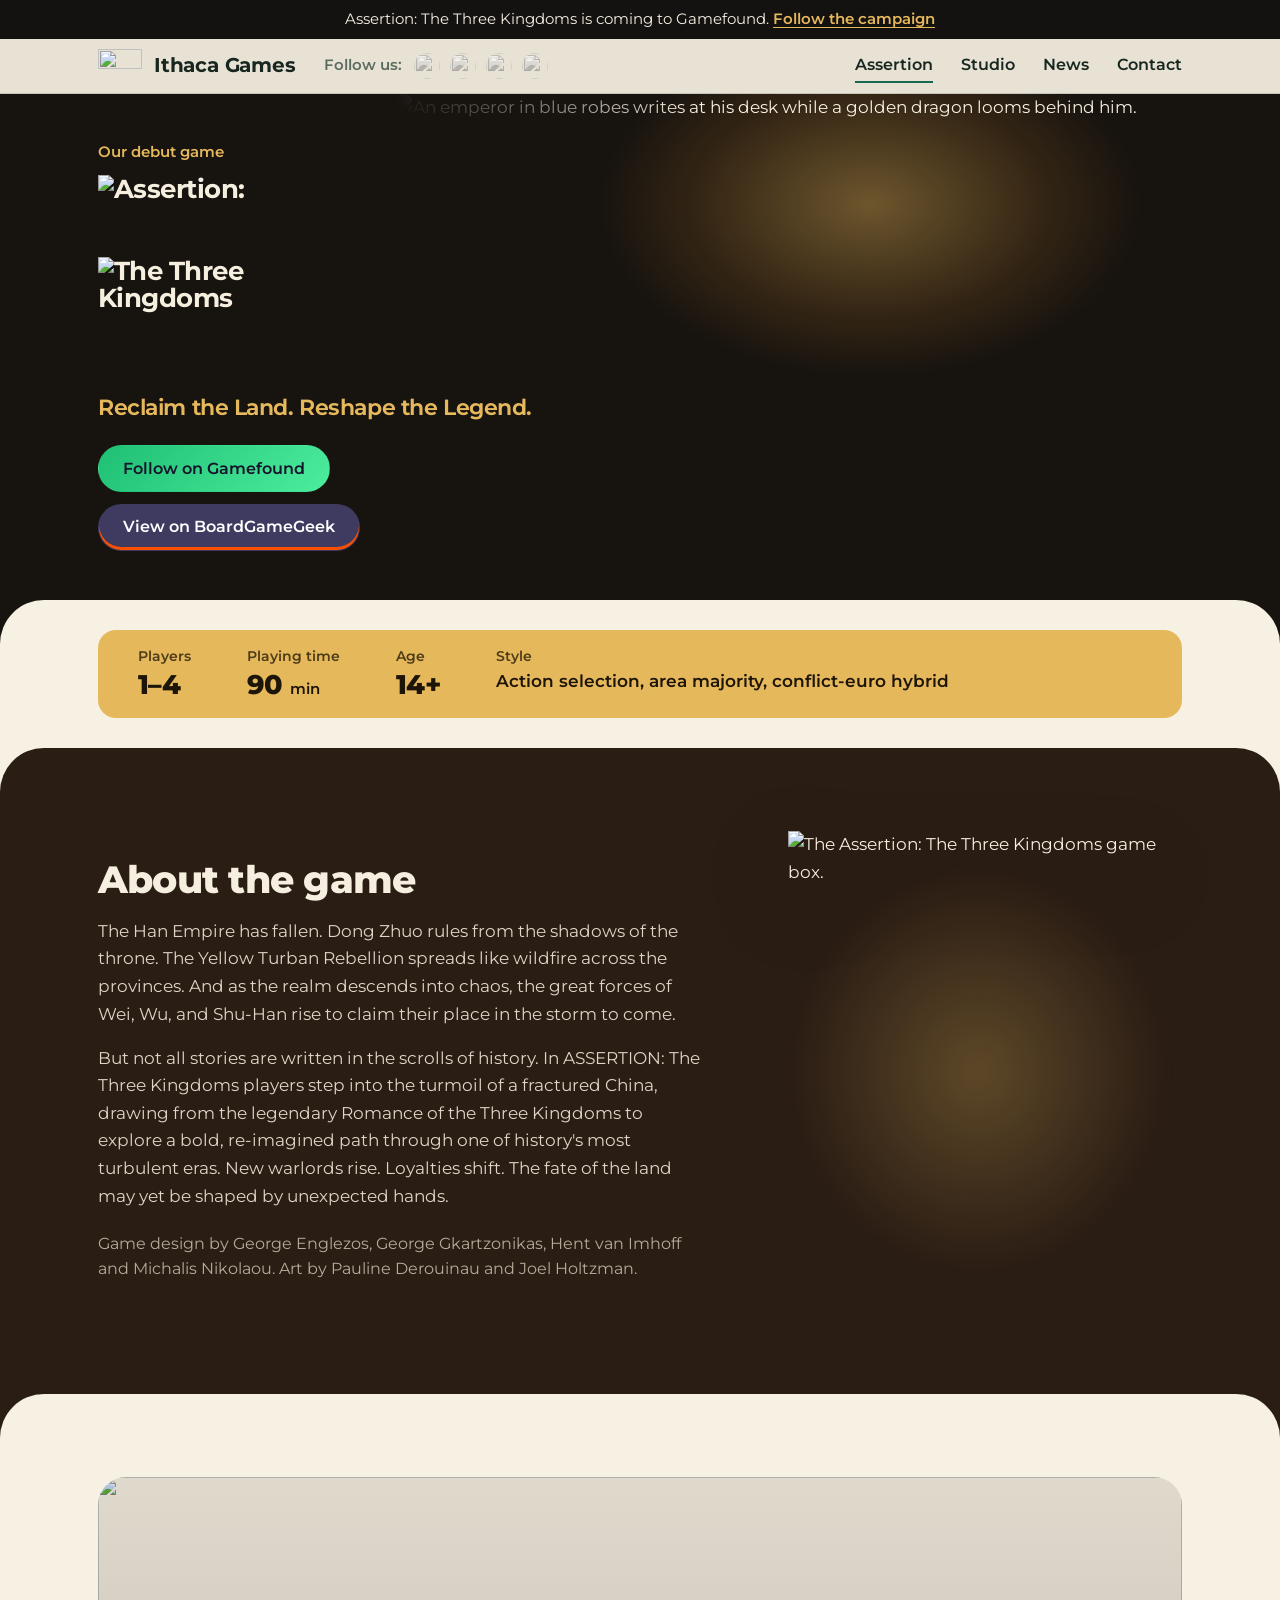
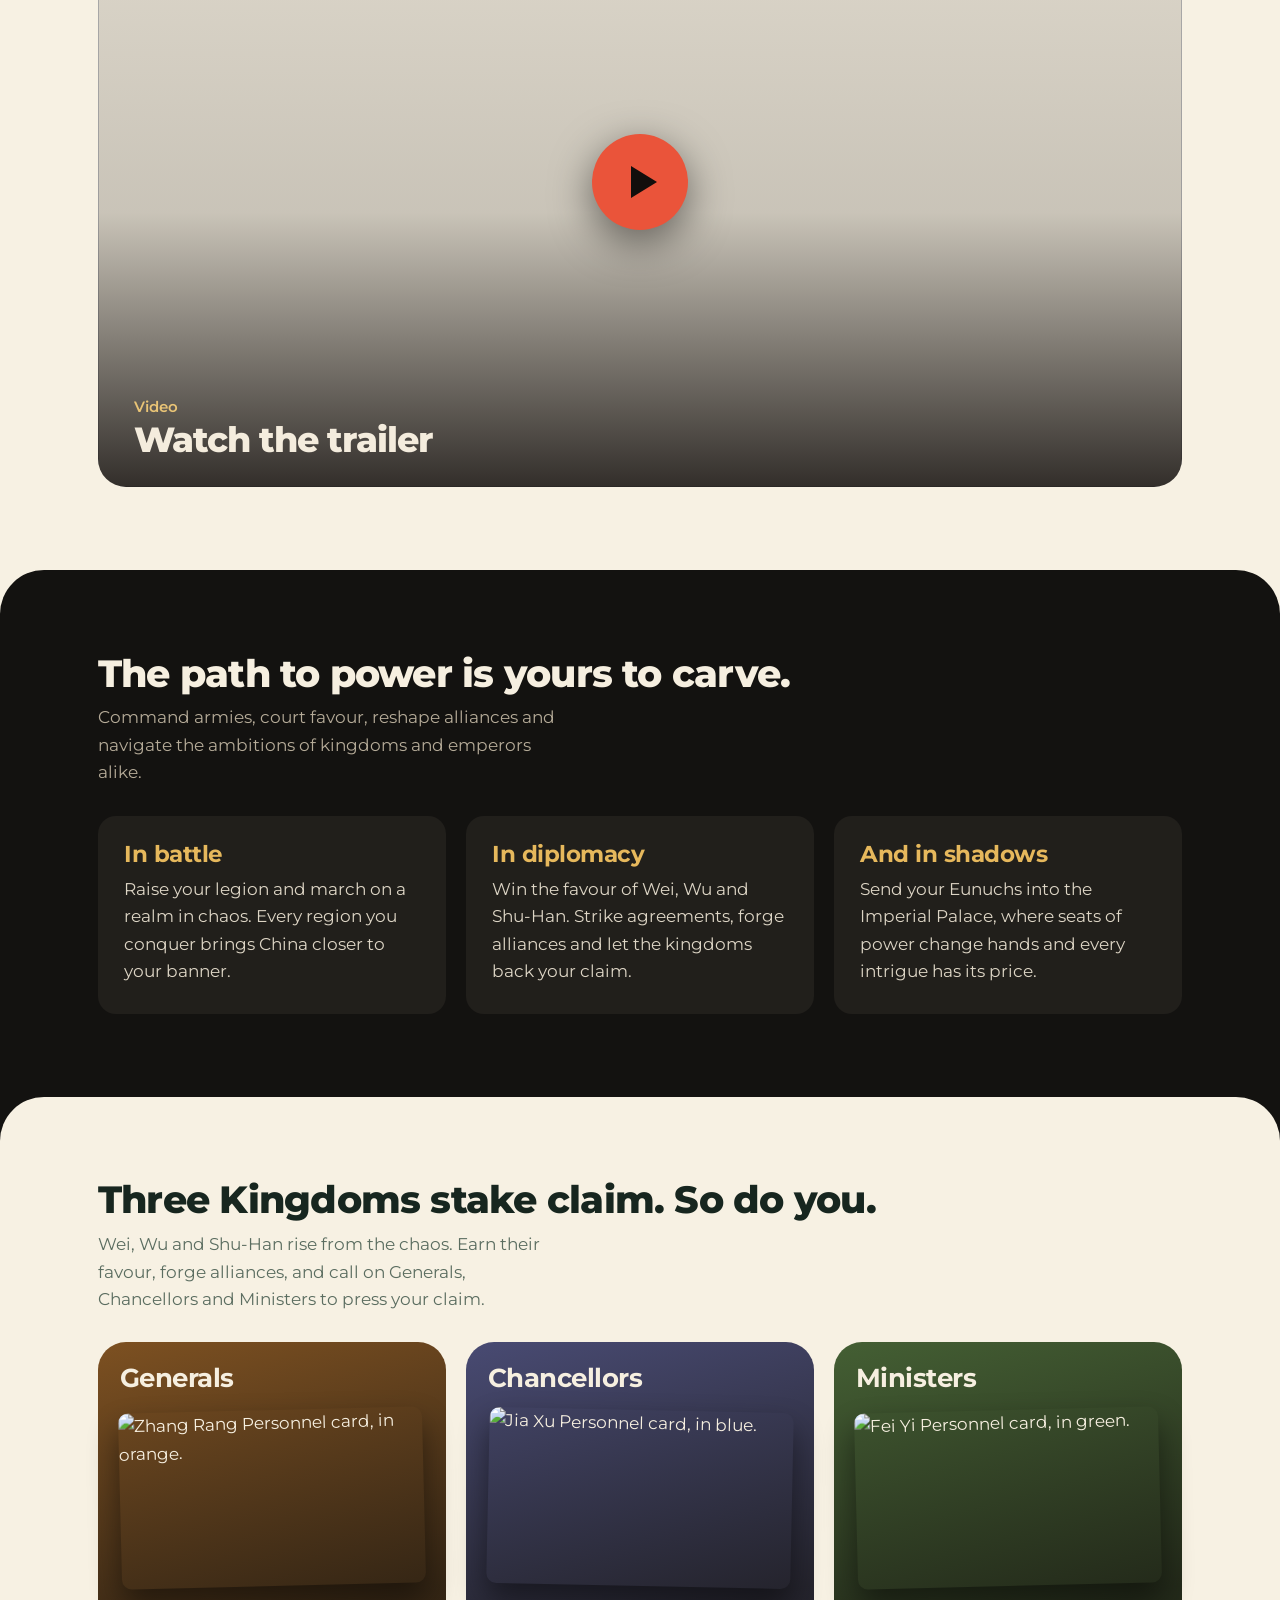
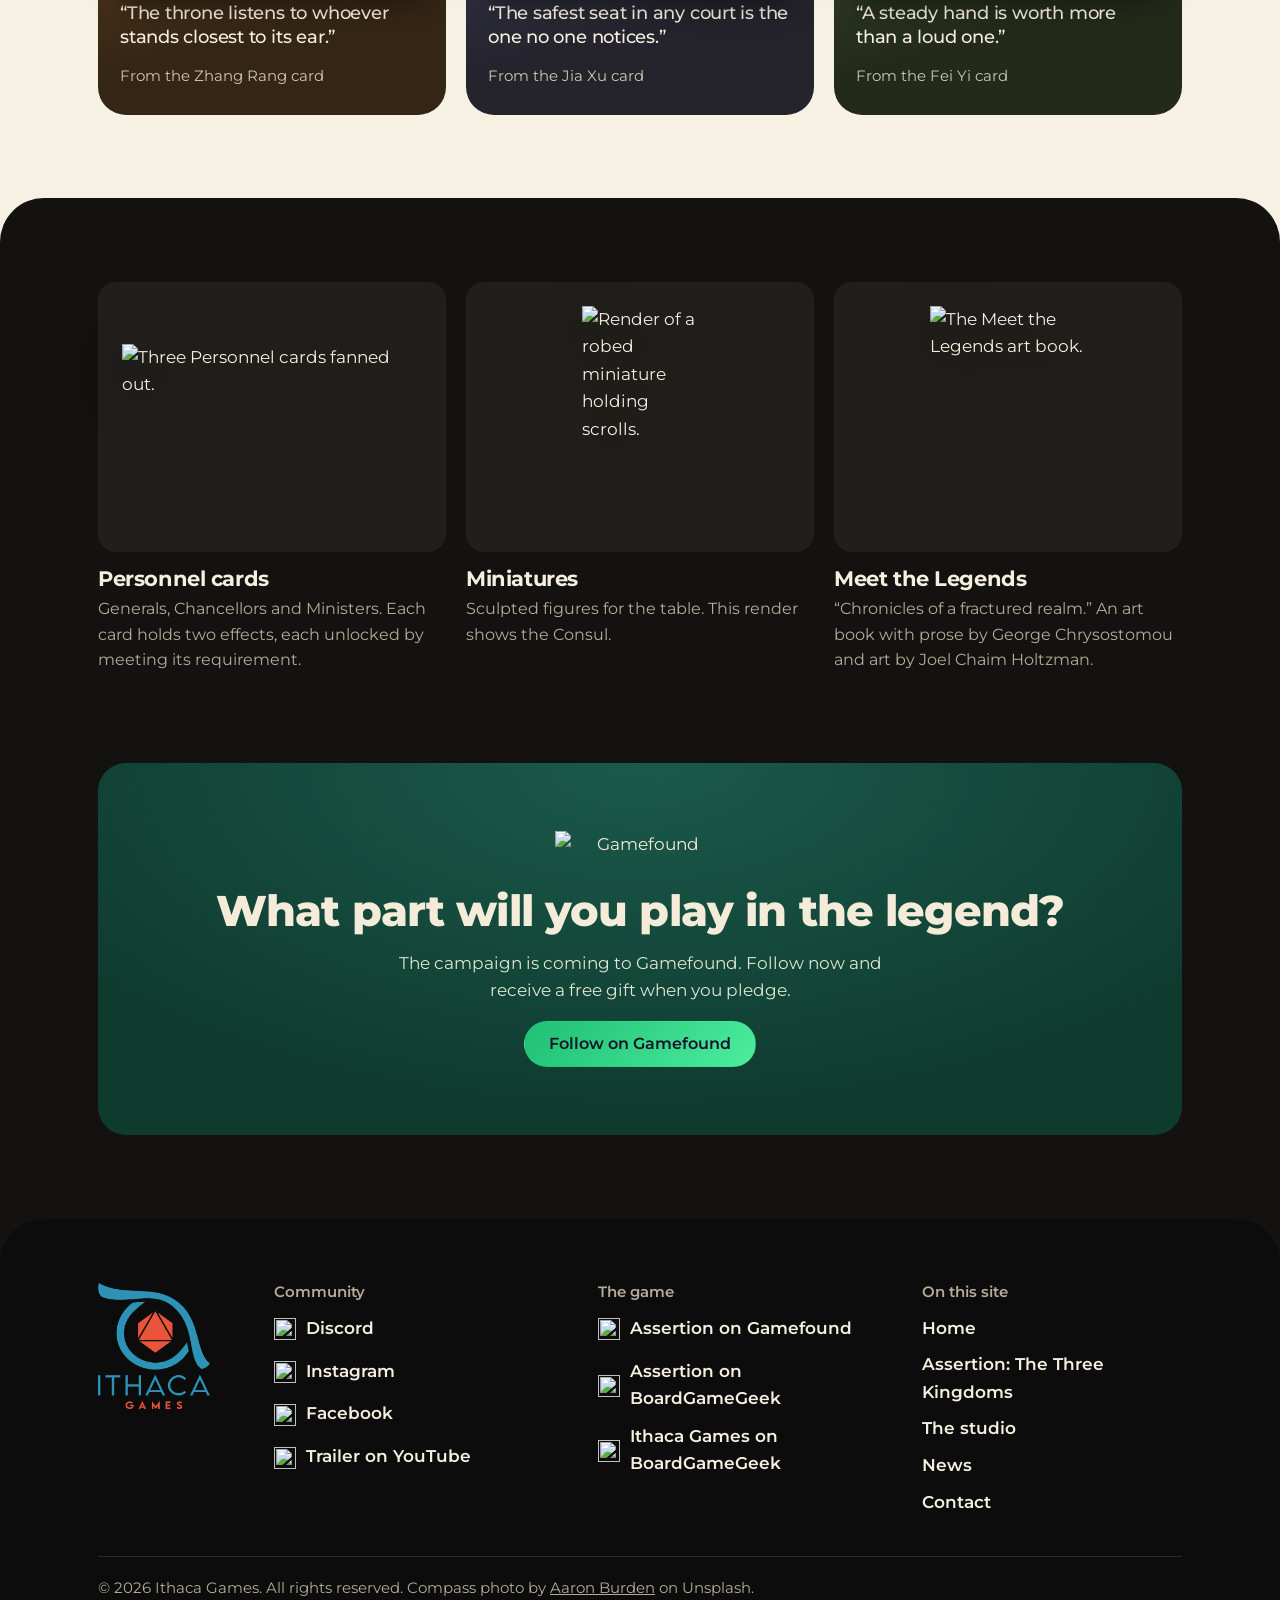
==== assertion.html @ 19048700 "Make the game the hero of the home page The Assertion key art, the title lockup, the tagline and the" ====
<!DOCTYPE html>
<html lang="en">
<head>
<meta charset="utf-8">
<meta name="viewport" content="width=device-width, initial-scale=1">
<title>Assertion: The Three Kingdoms | Ithaca Games</title>
<meta name="description" content="Reclaim the Land. Reshape the Legend. A strategy board game for 1 to 4 players set in the era of the Three Kingdoms, from Ithaca Games.">
<meta property="og:type" content="website">
<meta property="og:title" content="Assertion: The Three Kingdoms | Ithaca Games">
<meta property="og:description" content="Reclaim the Land. Reshape the Legend. A strategy board game for 1 to 4 players set in the era of the Three Kingdoms, from Ithaca Games.">
<meta property="og:url" content="https://ithacagames.com/assertion.html">
<meta property="og:image" content="https://ithacagames.com/images/share.jpg">
<meta name="twitter:card" content="summary_large_image">
<link rel="canonical" href="https://ithacagames.com/assertion.html">
<meta property="og:site_name" content="Ithaca Games">
<link rel="icon" href="favicon.ico" sizes="48x48">
<link rel="icon" type="image/png" sizes="96x96" href="images/favicon-96.png">
<link rel="icon" type="image/png" sizes="192x192" href="images/favicon-192.png">
<link rel="apple-touch-icon" href="images/apple-touch-icon.png">
<link rel="preconnect" href="https://fonts.googleapis.com">
<link rel="preconnect" href="https://fonts.gstatic.com" crossorigin>
<link href="https://fonts.googleapis.com/css2?family=Montserrat:wght@400..800&display=swap" rel="stylesheet">
<link rel="stylesheet" href="styles.css?v=76b3f2643e">
</head>
<body>

<p class="announce"><a href="https://gamefound.com/en/projects/ithaca-board-games/assertion-the-three-kingdoms" rel="noopener">Assertion: The Three Kingdoms is coming to Gamefound. <span>Follow the campaign</span></a></p>

<header class="site-header">
  <div class="wrap">
    <a class="brand" href="index.html" aria-label="Ithaca Games, home">
      <img src="images/ithaca-mark.png" width="396" height="306" alt="">
      <span>Ithaca Games</span>
    </a>
    <div class="follow">
      <span class="follow-label">Follow us:</span>
      <a href="https://www.facebook.com/ithacagames" rel="noopener" aria-label="Ithaca Games on Facebook"><img src="images/icon-facebook.png" width="26" height="26" alt=""></a>
      <a href="https://www.instagram.com/ithaca_games/" rel="noopener" aria-label="Ithaca Games on Instagram"><img src="images/icon-instagram.png" width="26" height="26" alt=""></a>
      <a href="https://discord.gg/Nz86ueANm" rel="noopener" aria-label="Ithaca Games on Discord"><img src="images/icon-discord.png" width="26" height="26" alt=""></a>
      <a href="https://gamefound.com/en/creators/ithaca-board-games" rel="noopener" aria-label="Ithaca Games on Gamefound"><img src="images/icon-gamefound.png" width="26" height="26" alt=""></a>
    </div>
    <nav class="site-nav" aria-label="Main">
      <ul>
        <li><a href="assertion.html" aria-current="page">Assertion</a></li>
        <li><a href="studio.html">Studio</a></li>
        <li><a href="news.html">News</a></li>
        <li><a href="contact.html">Contact</a></li>
      </ul>
    </nav>
  </div>
</header>

<main id="top">

  <section class="hero" id="assertion">
    <div class="hero-art">
      <img src="images/game-art-2000.jpg" srcset="images/game-art-1000.jpg 1000w, images/game-art-2000.jpg 2000w" sizes="(max-width:860px) 135vw, 80vw" width="2000" height="1162" fetchpriority="high" alt="An emperor in blue robes writes at his desk while a golden dragon looms behind him.">
    </div>
    <div class="wrap">
      <div class="hero-copy">
        <p class="eyebrow">Our debut game</p>
        <h1 class="lockup">
          <img class="word" src="images/logo-assertion.webp" width="1400" height="228" alt="Assertion:">
          <img class="sub" src="images/logo-three-kingdoms.webp" width="900" height="430" alt="The Three Kingdoms">
        </h1>
        <p class="tagline">Reclaim the Land. Reshape the Legend.</p>
        <div class="actions">
          <a class="btn btn-gamefound" href="https://gamefound.com/en/projects/ithaca-board-games/assertion-the-three-kingdoms" rel="noopener">Follow on Gamefound</a>
          <a class="btn btn-bgg" href="https://boardgamegeek.com/boardgame/416691/assertion-the-three-kingdoms" rel="noopener">View on BoardGameGeek</a>
        </div>
      </div>
    </div>
  </section>

  <section class="section game band-light specs-band">
    <div class="wrap">
      <dl class="specs">
        <div><dt>Players</dt><dd>1–4</dd></div>
        <div><dt>Playing time</dt><dd>90 <small>min</small></dd></div>
        <div><dt>Age</dt><dd>14+</dd></div>
        <div class="wide"><dt>Style</dt><dd>Action selection, area majority, conflict-euro hybrid</dd></div>
      </dl>

    </div>
  </section>

  <section class="section game band-coffee">
    <div class="wrap">
      <div class="game-grid">
        <div class="copy">
          <h3>About the game</h3>
          <p>The Han Empire has fallen. Dong Zhuo rules from the shadows of the throne. The Yellow Turban Rebellion spreads like wildfire across the provinces. And as the realm descends into chaos, the great forces of Wei, Wu, and Shu-Han rise to claim their place in the storm to come.</p>
          <p>But not all stories are written in the scrolls of history. In ASSERTION: The Three Kingdoms players step into the turmoil of a fractured China, drawing from the legendary Romance of the Three Kingdoms to explore a bold, re-imagined path through one of history's most turbulent eras. New warlords rise. Loyalties shift. The fate of the land may yet be shaped by unexpected hands.</p>
          <p class="credits">Game design by George Englezos, George Gkartzonikas, Hent van Imhoff and Michalis Nikolaou. Art by Pauline Derouinau and Joel Holtzman.</p>
        </div>
        <figure class="boxshot">
          <img src="images/box-facing-left.webp" width="887" height="1120" loading="lazy" alt="The Assertion: The Three Kingdoms game box.">
        </figure>
      </div>

    </div>
  </section>

  <section class="section game band-light">
    <div class="wrap">
      <figure class="trailer" id="trailer">
        <a class="trailer-link" href="https://www.youtube.com/watch?v=EL9j1pClkqw" rel="noopener" data-video="EL9j1pClkqw">
          <img src="images/trailer-poster.jpg" width="1280" height="720" loading="lazy" alt="">
          <span class="play" aria-hidden="true"></span>
          <span class="trailer-label"><span class="eyebrow">Video</span><strong>Watch the trailer</strong></span>
        </a>
      </figure>

    </div>
  </section>

  <section class="section game">
    <div class="wrap">
      <div class="paths-head">
        <h3>The path to power is yours to carve.</h3>
        <p>Command armies, court favour, reshape alliances and navigate the ambitions of kingdoms and emperors alike.</p>
      </div>
      <ul class="paths">
        <li><h4>In battle</h4><p>Raise your legion and march on a realm in chaos. Every region you conquer brings China closer to your banner.</p></li>
        <li><h4>In diplomacy</h4><p>Win the favour of Wei, Wu and Shu-Han. Strike agreements, forge alliances and let the kingdoms back your claim.</p></li>
        <li><h4>And in shadows</h4><p>Send your Eunuchs into the Imperial Palace, where seats of power change hands and every intrigue has its price.</p></li>
      </ul>

    </div>
  </section>

  <section class="section game band-light">
    <div class="wrap">
      <div class="kingdoms-head">
        <h3>Three Kingdoms stake claim. So do you.</h3>
        <p>Wei, Wu and Shu-Han rise from the chaos. Earn their favour, forge alliances, and call on Generals, Chancellors and Ministers to press your claim.</p>
      </div>
      <ul class="kingdoms">
        <li class="kingdom" style="--k:var(--wei)">
          <header><h4>Generals</h4></header>
          <figure>
            <img src="images/card-wei.webp" width="960" height="555" loading="lazy" alt="Zhang Rang Personnel card, in orange.">
            <blockquote>“The throne listens to whoever stands closest to its ear.”</blockquote>
            <figcaption>From the Zhang Rang card</figcaption>
          </figure>
        </li>
        <li class="kingdom" style="--k:var(--wu)">
          <header><h4>Chancellors</h4></header>
          <figure>
            <img src="images/card-wu.webp" width="960" height="555" loading="lazy" alt="Jia Xu Personnel card, in blue.">
            <blockquote>“The safest seat in any court is the one no one notices.”</blockquote>
            <figcaption>From the Jia Xu card</figcaption>
          </figure>
        </li>
        <li class="kingdom" style="--k:var(--shu)">
          <header><h4>Ministers</h4></header>
          <figure>
            <img src="images/card-shu.webp" width="960" height="555" loading="lazy" alt="Fei Yi Personnel card, in green.">
            <blockquote>“A steady hand is worth more than a loud one.”</blockquote>
            <figcaption>From the Fei Yi card</figcaption>
          </figure>
        </li>
      </ul>

    </div>
  </section>

  <section class="section game">
    <div class="wrap">
      <ul class="parts">
        <li class="part">
          <div class="shot"><img src="images/cards-fan.webp" width="1000" height="487" loading="lazy" alt="Three Personnel cards fanned out."></div>
          <h4>Personnel cards</h4>
          <p>Generals, Chancellors and Ministers. Each card holds two effects, each unlocked by meeting its requirement.</p>
        </li>
        <li class="part">
          <div class="shot"><img src="images/miniature.webp" width="473" height="900" loading="lazy" alt="Render of a robed miniature holding scrolls."></div>
          <h4>Miniatures</h4>
          <p>Sculpted figures for the table. This render shows the Consul.</p>
        </li>
        <li class="part">
          <div class="shot"><img src="images/artbook.webp" width="636" height="900" loading="lazy" alt="The Meet the Legends art book."></div>
          <h4>Meet the Legends</h4>
          <p>“Chronicles of a fractured realm.” An art book with prose by George Chrysostomou and art by Joel Chaim Holtzman.</p>
        </li>
      </ul>


      <aside class="plaque" aria-labelledby="follow-title">
        <div class="plaque-inner">
          <img src="images/gamefound.webp" width="520" height="125" loading="lazy" alt="Gamefound">
          <h3 id="follow-title">What part will you play in the legend?</h3>
          <p>The campaign is coming to Gamefound. Follow now and receive a free gift when you pledge.</p>
          <a class="btn btn-gamefound" href="https://gamefound.com/en/projects/ithaca-board-games/assertion-the-three-kingdoms" rel="noopener">Follow on Gamefound</a>
        </div>
      </aside>
    </div>
  </section>

</main>

<footer class="site-footer">
  <div class="wrap">
    <div class="cols">
      <img class="logo" src="images/ithaca-logo.png" width="396" height="445" loading="lazy" alt="Ithaca Games">
      <div>
        <h2>Community</h2>
        <ul>
          <li><a class="with-ico" href="https://discord.gg/Nz86ueANm" rel="noopener"><img src="images/icon-discord.png" width="22" height="22" loading="lazy" alt=""><span>Discord</span></a></li>
          <li><a class="with-ico" href="https://www.instagram.com/ithaca_games/" rel="noopener"><img src="images/icon-instagram.png" width="22" height="22" loading="lazy" alt=""><span>Instagram</span></a></li>
          <li><a class="with-ico" href="https://www.facebook.com/ithacagames" rel="noopener"><img src="images/icon-facebook.png" width="22" height="22" loading="lazy" alt=""><span>Facebook</span></a></li>
          <li><a class="with-ico" href="https://www.youtube.com/watch?v=EL9j1pClkqw" rel="noopener"><img src="images/icon-youtube.png" width="22" height="22" loading="lazy" alt=""><span>Trailer on YouTube</span></a></li>
        </ul>
      </div>
      <div>
        <h2>The game</h2>
        <ul>
          <li><a class="with-ico" href="https://gamefound.com/en/projects/ithaca-board-games/assertion-the-three-kingdoms" rel="noopener"><img src="images/icon-gamefound.png" width="22" height="22" loading="lazy" alt=""><span>Assertion on Gamefound</span></a></li>
          <li><a class="with-ico" href="https://boardgamegeek.com/boardgame/416691/assertion-the-three-kingdoms" rel="noopener"><img src="images/icon-bgg.png" width="22" height="22" loading="lazy" alt=""><span>Assertion on BoardGameGeek</span></a></li>
          <li><a class="with-ico" href="https://boardgamegeek.com/boardgamepublisher/56194/ithaca-games" rel="noopener"><img src="images/icon-bgg.png" width="22" height="22" loading="lazy" alt=""><span>Ithaca Games on BoardGameGeek</span></a></li>
        </ul>
      </div>
      <div>
        <h2>On this site</h2>
        <ul>
          <li><a href="index.html">Home</a></li>
          <li><a href="assertion.html">Assertion: The Three Kingdoms</a></li>
          <li><a href="studio.html">The studio</a></li>
          <li><a href="news.html">News</a></li>
          <li><a href="contact.html">Contact</a></li>
        </ul>
      </div>
    </div>
    <p class="legal">© <span id="year">2026</span> Ithaca Games. All rights reserved. Compass photo by <a href="https://unsplash.com/photos/shallow-focus-photo-of-compass-NXt5PrOb_7U" rel="noopener">Aaron Burden</a> on Unsplash.</p>
  </div>
</footer>

<script src="site.js?v=3748a14f91"></script>
</body>
</html>
---- styles.css ----
/* Ithaca Games.
   Layout: art-led bands stacked as rounded sheets; content in rounded tiles and cards; pill buttons.
   Colour is flat (no textures): paper, ink, table green and brass, with coral for the main action.
   Every band restates the surface tokens (--bg, --text, --copy, --muted, --accent, --link, --line),
   and components only ever read those tokens. Font: Montserrat (Google Fonts), a free stand-in for Proxima Nova. */

:root{
  /* palette */
  --paper:#f7f1e3;
  --card:#fffaf0;
  --ink:#131210;
  --tile:#211f1b;
  --green:#0f3b2f;
  --green-card:#15493b;
  --night:#0b0c0b;
  --brass:#e6b85c;
  --coral:#ea543a;
  --wei:#e58e33;
  --wu:#7c82d6;
  --shu:#73ab58;

  /* surface tokens: the default surface is paper */
  --bg:var(--paper);
  --text:#17261f;
  --copy:#31443a;
  --muted:#5b6d60;
  --accent:#176a50;
  --link:#176a50;
  --line:rgba(23,38,31,.16);
  --ghost-line:rgba(23,38,31,.42);
  --primary:#ea543a;
  --primary-hover:#f2684f;
  --on-primary:#1c0b06;

  /* type */
  --display:"Montserrat","Avenir Next","Segoe UI",system-ui,sans-serif;
  --body:"Montserrat","Avenir Next","Segoe UI",system-ui,sans-serif;

  /* shape and rhythm */
  --r-sheet:clamp(26px,4vw,44px);
  --r-lg:clamp(20px,2.4vw,28px);
  --r-md:18px;
  --gutter:clamp(18px,4vw,48px);
  --max:1180px;
  --pad:clamp(56px,8vw,104px);
  color-scheme:light;
}

/* dark surfaces */
.announce,.hero,.game,.site-footer{
  --bg:var(--ink); --text:#f6efe0; --copy:#ddd5c5; --muted:#b5ab98; --accent:var(--brass); --link:#8fd6c4;
  --line:rgba(246,239,224,.14); --ghost-line:rgba(246,239,224,.5);
}
/* green surfaces */
.news,.plaque,.contact{
  --bg:var(--green); --text:#f4ecd8; --copy:#dfe5d3; --muted:#a7bfab; --accent:var(--brass); --link:#8fd6c4;
  --line:rgba(230,184,92,.24); --ghost-line:rgba(230,184,92,.6);
}
/* brass surface */
.specs{
  --bg:var(--brass); --text:#1d1508; --copy:#33270f; --muted:#4d3c18; --accent:#1d1508; --link:#1d1508;
  --line:rgba(29,21,8,.22);
}

*,*::before,*::after{box-sizing:border-box}
html{scroll-behavior:smooth;-webkit-text-size-adjust:100%}
body{margin:0;background:var(--night);color:var(--text);font:400 1.0625rem/1.62 var(--body)}
img{max-width:100%;height:auto;display:block}
a{color:var(--link)}
p{margin:0}
h1,h2,h3,h4{font-family:var(--display);font-weight:700;line-height:1.06;letter-spacing:-.02em;margin:0;text-wrap:balance}
:focus-visible{outline:2px solid var(--accent);outline-offset:3px}
.wrap{max-width:var(--max);margin-inline:auto;padding-inline:var(--gutter)}
.eyebrow{font:600 .95rem/1.2 var(--body);letter-spacing:0;color:var(--accent)}
.title{font-size:clamp(2rem,4vw,3.25rem);font-weight:800;margin-top:12px}

/* Buttons */
.btn{display:inline-flex;align-items:center;justify-content:center;padding:.9em 1.5em;font:600 1rem/1 var(--body);text-decoration:none;border:1px solid transparent;border-radius:999px;transition:transform .2s,background-color .2s,border-color .2s,filter .2s}
.btn-primary{background:var(--primary);color:var(--on-primary)}
.btn-primary:hover{background:var(--primary-hover);transform:translateY(-2px)}
.btn-ghost{border-color:var(--ghost-line);color:var(--text)}
.btn-ghost:hover{border-color:var(--accent);background:color-mix(in srgb,var(--accent) 12%,transparent)}
.btn-gamefound{background:linear-gradient(135deg,#1fbf74,#4ded9e);color:#15142b}
.btn-gamefound:hover{filter:brightness(1.08);transform:translateY(-2px)}
.btn-bgg{background:#3f3b60;color:#fff;box-shadow:inset 0 -3px 0 #fc5000}
.btn-bgg:hover{background:#4c4775;transform:translateY(-2px)}
.btn-discord{background:#4459b3;color:#fff}
.btn-facebook{background:linear-gradient(180deg,#0d8ef4,#0065e6);color:#fff}
.btn-instagram{background:linear-gradient(45deg,#feaf48 -25%,#e4485f 22%,#da3582 52%,#994cc1 88%);color:#fff}
.btn-discord:hover,.btn-facebook:hover,.btn-instagram:hover{filter:brightness(1.1);transform:translateY(-2px)}
.actions{display:flex;flex-wrap:wrap;gap:12px;margin-top:1.8rem}

/* Announcement bar */
.announce{margin:0;padding:9px var(--gutter);background:var(--bg);color:var(--text);text-align:center;font-size:.95rem;line-height:1.35}
.announce a{color:inherit;text-decoration:none}
.announce a span{color:var(--accent);font-weight:600;text-decoration:underline;text-underline-offset:3px}
.announce a:hover span{color:var(--text)}

/* Header */
.site-header{position:sticky;top:0;z-index:20;background:rgba(247,241,227,.94);color:var(--text);-webkit-backdrop-filter:blur(10px);backdrop-filter:blur(10px);border-bottom:1px solid var(--line)}
.site-header .wrap{display:flex;flex-wrap:wrap;align-items:center;justify-content:space-between;gap:8px 28px;padding-block:10px}
.brand{display:flex;align-items:center;gap:12px;text-decoration:none;color:var(--text)}
.brand img{width:44px}
.brand span{font:700 1.22rem/1 var(--display);letter-spacing:-.01em}
/* Follow us: small round social marks beside the brand, grey until pointed at */
.follow{display:flex;align-items:center;gap:10px;margin-right:auto}
.follow-label{margin-right:2px;font:600 .92rem/1 var(--body);color:var(--muted)}
.follow a{display:block;border-radius:50%;line-height:0}
.follow img{width:26px;height:26px;border-radius:50%;filter:grayscale(1);opacity:.6;transition:filter .2s,opacity .2s}
.follow a:hover img,.follow a:focus-visible img{filter:none;opacity:1}
.site-nav ul{display:flex;flex-wrap:wrap;align-items:center;gap:4px 28px;list-style:none;margin:0;padding:0}
.site-nav a:not(.btn){display:block;padding:8px 0;color:var(--text);text-decoration:none;font:600 1rem/1 var(--body);border-bottom:2px solid transparent}
.site-nav a:not(.btn):hover,.site-nav a[aria-current="page"]{border-color:var(--accent)}
.site-nav .btn{padding:.8em 1.2em;font-size:.95rem}

/* Bands: each one is a sheet whose rounded top lies over the band before it */
main > section{position:relative;padding-block:var(--pad) calc(var(--pad) + var(--r-sheet));background:var(--bg);color:var(--text);scroll-margin-top:72px}
main > section + section{margin-top:calc(var(--r-sheet) * -1);border-radius:var(--r-sheet) var(--r-sheet) 0 0}

/* Hero: the game itself. Its key art runs off the right of the band and fades into the dark on the left,
   where the title, the tagline and the two ways to follow it sit. */
main > .hero{padding:0;overflow:hidden;isolation:isolate;--bg:#17130f}
.hero-art{position:absolute;z-index:-1;top:0;left:68%;height:100%;aspect-ratio:2000/1162;transform:translateX(-50%)}
.hero-art img{width:100%;height:100%;max-width:none;object-fit:cover;-webkit-mask-image:linear-gradient(90deg,transparent 0,#000 32%,#000 86%,transparent 100%);mask-image:linear-gradient(90deg,transparent 0,#000 32%,#000 86%,transparent 100%)}
.hero .wrap{display:flex;align-items:center;min-height:clamp(460px,43vw,660px);padding-block:48px calc(48px + var(--r-sheet))}
.hero-copy{width:min(44%,480px)}
.hero .tagline{font-size:clamp(1.2rem,1.7vw,1.42rem);white-space:nowrap}
.hero .actions{margin-top:1.6rem}

/* The game: one band per part, alternating light and dark from the very first one, so the
   paper sheet of the facts strip already stands apart from the dark hero above it:
   facts (paper), about (coffee), trailer (paper), paths (ink), kingdoms (paper), components + Gamefound (ink) */
.game{--pad:clamp(48px,6.5vw,84px)}
.game > .wrap > :first-child{margin-top:0}
.game.specs-band{--pad:clamp(20px,3vw,30px)}   /* the facts strip: a slim band of its own under the hero */
.game.band-light{
  --bg:var(--paper); --text:#17261f; --copy:#31443a; --muted:#5b6d60; --accent:#176a50; --link:#176a50;
  --line:rgba(23,38,31,.16); --ghost-line:rgba(23,38,31,.42);
}
.game.band-coffee{--bg:#2a1d14}
/* dark tiles keep light words even on a paper band */
.paths li{--text:#f6efe0; --copy:#ddd5c5; --accent:var(--brass); color:var(--text)}
/* the cards are dark objects too, whatever band they sit on */
.kingdom{--text:#f6efe0; --muted:#cfc6b4; color:var(--text)}

/* The game */
.lockup{display:flex;flex-direction:column;align-items:flex-start;gap:4px;margin-top:14px}
.lockup .word{width:min(100%,480px)}
.lockup .sub{width:min(62%,250px)}
.tagline{font:650 clamp(1.25rem,2vw,1.6rem)/1.2 var(--display);letter-spacing:-.02em;color:var(--accent);margin-top:1.1rem}

.specs{display:flex;flex-wrap:wrap;align-items:flex-start;gap:16px clamp(24px,4.5vw,56px);margin:16px 0 0;padding:20px clamp(22px,3.4vw,40px);border-radius:var(--r-md);background:var(--bg);color:var(--text)}
.specs div{display:flex;flex-direction:column;gap:7px}
.specs dt{font:600 .86rem/1 var(--body);color:var(--muted)}
.specs dd{margin:0;font:800 1.7rem/1 var(--display);letter-spacing:-.02em;font-variant-numeric:lining-nums}
.specs dd small{font:600 .95rem/1 var(--body);letter-spacing:0}
.specs .wide{flex:1 1 15rem}
.specs .wide dd{font:600 1.05rem/1.3 var(--body);letter-spacing:0}

.game-grid{display:grid;grid-template-columns:minmax(0,1.2fr) minmax(0,.8fr);gap:clamp(28px,5vw,72px);align-items:center;margin-top:clamp(48px,7vw,84px)}
.game .copy h3,.paths-head h3,.kingdoms-head h3{font-size:clamp(1.7rem,3vw,2.5rem);font-weight:800}
.game .copy p:not([class]){margin-top:1.05rem;max-width:36em;color:var(--copy)}
.game .credits{margin-top:1.3rem;max-width:38em;font-size:.98rem;color:var(--muted)}
.boxshot{position:relative;margin:0}
.boxshot::before{content:"";position:absolute;inset:8% 4%;background:radial-gradient(closest-side,color-mix(in srgb,var(--accent) 28%,transparent),transparent);filter:blur(10px)}
.boxshot img{position:relative;margin-inline:auto;width:auto;max-height:480px;filter:drop-shadow(0 30px 36px rgba(0,0,0,.65))}

/* Trailer (always light ink over the film still) */
.trailer{margin:clamp(48px,7vw,84px) 0 0;scroll-margin-top:90px}
.trailer-link{position:relative;display:block;aspect-ratio:16/9;overflow:hidden;border-radius:var(--r-lg);color:#f4ecdd;text-decoration:none}
.trailer-link img{width:100%;height:100%;object-fit:cover;transition:transform .6s cubic-bezier(.2,.7,.2,1)}
.trailer-link::after{content:"";position:absolute;inset:0;background:linear-gradient(180deg,rgba(18,14,12,.1),rgba(18,14,12,.2) 55%,rgba(18,14,12,.86))}
.trailer-link:hover img{transform:scale(1.03)}
.play{position:absolute;z-index:1;left:50%;top:50%;width:clamp(64px,9vw,96px);aspect-ratio:1/1;transform:translate(-50%,-50%);border-radius:50%;background:var(--coral);box-shadow:0 12px 40px rgba(0,0,0,.5);transition:transform .2s}
.play::before{content:"";position:absolute;left:54%;top:50%;transform:translate(-50%,-50%);border-style:solid;border-width:.8em 0 .8em 1.3em;border-color:transparent transparent transparent #120e0c;font-size:clamp(14px,2vw,20px)}
.trailer-link:hover .play{transform:translate(-50%,-50%) scale(1.08)}
.trailer-label{position:absolute;z-index:1;left:clamp(18px,3vw,36px);bottom:clamp(16px,3vw,30px);display:flex;flex-direction:column;gap:6px}
.trailer-label .eyebrow{color:#e9c476}
.trailer-label strong{font:800 clamp(1.4rem,3vw,2.2rem)/1 var(--display);letter-spacing:-.028em}
.trailer iframe{display:block;width:100%;aspect-ratio:16/9;border:0;border-radius:var(--r-lg)}

/* Paths to power: three tiles */
.paths-head,.kingdoms-head{display:flex;flex-wrap:wrap;align-items:flex-end;justify-content:space-between;gap:10px 48px;margin-top:clamp(56px,8vw,100px)}
.paths-head p,.kingdoms-head p{max-width:27em;color:var(--muted)}
.paths{display:grid;grid-template-columns:repeat(3,minmax(0,1fr));gap:clamp(12px,1.6vw,20px);margin:1.8rem 0 0;padding:0;list-style:none}
.paths li{padding:26px 26px 28px;border-radius:var(--r-md);background:var(--tile)}
.paths h4{font-size:1.45rem;color:var(--accent)}
.paths p{margin-top:.6rem;color:var(--copy)}

/* Three kingdoms: one tinted card each */
.kingdoms{display:grid;grid-template-columns:repeat(3,minmax(0,1fr));gap:clamp(12px,1.6vw,20px);margin:1.8rem 0 0;padding:0;list-style:none}
.kingdom{display:flex;flex-direction:column;gap:18px;padding:22px 22px 26px;border-radius:var(--r-lg);background:linear-gradient(165deg,color-mix(in srgb,var(--k) 50%,#15130f),color-mix(in srgb,var(--k) 15%,#15130f) 72%)}
.kingdom header{display:flex;align-items:center;gap:14px}
.kingdom h4{font-size:1.6rem}
.kingdom figure{margin:0;display:flex;flex-direction:column;gap:16px}
.kingdom img{border-radius:10px;box-shadow:0 16px 30px rgba(0,0,0,.45);transform:rotate(-1.4deg);transition:transform .35s cubic-bezier(.2,.7,.2,1)}
.kingdom:nth-child(2) img{transform:rotate(1.2deg)}
.kingdom:hover img{transform:rotate(0) translateY(-6px) scale(1.02)}
.kingdom blockquote{margin:0;font:500 1.14rem/1.32 var(--display);letter-spacing:-.012em}
.kingdom figcaption{font-size:.92rem;color:var(--muted)}

/* Components */
.parts{display:grid;grid-template-columns:repeat(3,minmax(0,1fr));gap:clamp(12px,1.6vw,20px);margin:clamp(48px,7vw,84px) 0 0;padding:0;list-style:none}
.part .shot{height:270px;display:grid;place-items:center;padding:24px;border-radius:var(--r-md);background:var(--tile)}
.part img{width:auto;max-height:222px;filter:drop-shadow(0 16px 20px rgba(0,0,0,.55))}
.part h4{font-size:1.3rem;margin-top:16px}
.part p{margin-top:6px;color:var(--muted);font-size:1rem}

/* Gamefound panel */
.plaque{margin-top:clamp(52px,7vw,92px);padding:clamp(34px,6vw,68px) clamp(20px,5vw,60px);border-radius:var(--r-lg);background:radial-gradient(90% 130% at 50% 0%,#1a5a4b,var(--green) 72%);color:var(--text)}
.plaque-inner{display:flex;flex-direction:column;align-items:center;gap:16px;text-align:center}
.plaque img{width:170px}
.plaque h3{font-size:clamp(1.7rem,3.6vw,2.7rem);font-weight:800}
.plaque p{max-width:31em;color:var(--copy)}

/* Studio */
.studio .wrap{display:grid;grid-template-columns:minmax(0,.8fr) minmax(0,1.2fr);gap:clamp(28px,6vw,84px);align-items:center}
.portrait{margin:0}
.portrait img{width:100%;aspect-ratio:4/5;object-fit:cover;object-position:50% 18%;border-radius:var(--r-lg)}
.portrait figcaption{margin-top:10px;font-size:.92rem;color:var(--muted)}
.studio .copy p:not([class]){margin-top:1.05rem;max-width:36em;color:var(--copy)}
.studio .copy .title + p:not([class]){margin-top:1.4rem;font-size:1.12em;color:var(--text)}
.signoff{display:flex;flex-wrap:wrap;align-items:center;gap:18px 28px;margin-top:2.2rem;padding:22px 26px;border-radius:var(--r-md);background:var(--card)}
.signoff .logo{width:96px;flex:none}
.signoff blockquote{flex:1 1 15rem;margin:0;font:500 1.14rem/1.36 var(--display);letter-spacing:-.012em;color:var(--text)}

/* News: cards */
.posts{display:grid;grid-template-columns:repeat(3,minmax(0,1fr));gap:clamp(20px,2.6vw,32px);list-style:none;margin:2rem 0 0;padding:0}
/* each post is a light card on the green band, so where one ends and the next begins is plain */
.post{--text:#17261f;--copy:#31443a;--muted:#5b6d60;--accent:#176a50;--link:#176a50;display:flex;flex-direction:column;overflow:hidden;border-radius:var(--r-lg);background:var(--card);color:var(--text);box-shadow:0 18px 40px rgba(0,0,0,.35)}
.post-media{aspect-ratio:4/3;background:#0c2f26 url(images/ithaca-mark.png) center/96px auto no-repeat}
.post-media img{width:100%;height:100%;object-fit:cover}
.post-body{flex:1;display:flex;flex-direction:column;align-items:flex-start;padding:20px 22px 24px}
.post time{align-self:flex-start;padding:.45em .8em;border-radius:999px;background:#e8dfc9;font:600 .82rem/1 var(--body);color:var(--accent);font-variant-numeric:tabular-nums}
.post h3{font-size:1.32rem;line-height:1.14;margin-top:.65rem}
.post p{margin-top:.6rem;color:var(--copy);font-size:1rem;line-height:1.55}
.post .more{margin-top:auto;font-weight:600;text-decoration:underline;text-underline-offset:4px}
.post .more::before{content:"";display:block;height:16px}
.post .more:hover{color:var(--text)}
.post.empty{display:block;grid-column:1/-1;padding:22px 24px;color:var(--muted)}
.all-news{margin-top:28px}

/* Contact: one panel */
.contact{display:flex;flex-wrap:wrap;align-items:center;justify-content:space-between;gap:24px 48px;padding:clamp(28px,5vw,56px);border-radius:var(--r-lg);background:radial-gradient(80% 140% at 0% 0%,#1a5a4b,var(--green) 70%);color:var(--text)}
.contact .actions{margin-top:0}
.mail{margin-top:10px;font:800 clamp(1.5rem,4.4vw,2.7rem)/1.05 var(--display);letter-spacing:-.028em;overflow-wrap:anywhere}
.mail a{color:var(--text);text-decoration:none;border-bottom:2px solid color-mix(in srgb,var(--accent) 60%,transparent)}
.mail a:hover{color:var(--accent)}
.contact .note{margin-top:12px;color:var(--muted)}

/* Footer */
.site-footer{position:relative;margin-top:calc(var(--r-sheet) * -1);padding-block:clamp(44px,6vw,64px) 32px;border-radius:var(--r-sheet) var(--r-sheet) 0 0;--bg:var(--night);background:var(--bg);color:var(--text)}
.site-footer .cols{display:grid;grid-template-columns:auto repeat(3,minmax(0,1fr));gap:32px clamp(28px,5vw,72px);align-items:start}
.site-footer .logo{width:112px}
.site-footer h2{font:600 .95rem/1.2 var(--body);letter-spacing:0;color:var(--muted)}
.site-footer ul{list-style:none;margin:14px 0 0;padding:0;display:grid;gap:9px}
.site-footer li a{color:var(--text);font-weight:600;text-decoration:none;border-bottom:1px solid transparent}
.site-footer li a:hover{border-color:var(--accent)}
.site-footer li a.with-ico{display:inline-flex;align-items:center;gap:10px;border-bottom:0}
.site-footer li a.with-ico img{flex:none;width:22px;height:22px}
.site-footer li a.with-ico span{border-bottom:1px solid transparent}
.site-footer li a.with-ico:hover span{border-color:var(--accent)}
.site-footer .legal{margin-top:40px;padding-top:20px;border-top:1px solid var(--line);font-size:.92rem;color:var(--muted)}
.site-footer .legal a{color:inherit}

@media (max-width:900px){
  .posts{grid-template-columns:repeat(2,minmax(0,1fr))}
  .follow-label{display:none}
}
@media (max-width:860px){
  .game-grid,.studio .wrap{grid-template-columns:minmax(0,1fr)}
  .boxshot img{max-height:400px}
  .kingdoms,.parts,.paths{grid-template-columns:minmax(0,1fr)}
  .kingdom{max-width:520px}
  .part .shot{height:230px}
  .part img{max-height:182px}
  .portrait{max-width:420px}
  .site-footer .cols{grid-template-columns:minmax(0,1fr)}
  .site-nav .nav-cta{display:none}
  .follow{margin-left:auto;margin-right:0}
  .site-nav ul{gap:4px 22px}

}
@media (max-width:860px){
  /* Hero: the art on top, the title and the buttons centred beneath it */
  .hero-art{position:relative;z-index:0;left:auto;width:100%;height:min(75vw,440px);aspect-ratio:auto;transform:none}
  .hero-art img{object-position:50% 8%;-webkit-mask-image:linear-gradient(180deg,#000 0,#000 68%,transparent 100%);mask-image:linear-gradient(180deg,#000 0,#000 68%,transparent 100%)}
  .hero .wrap{display:block;min-height:0;padding-block:0 calc(38px + var(--r-sheet));text-align:center}
  .hero-copy{position:relative;width:auto;max-width:520px;margin:-26px auto 0}
  .hero .lockup{align-items:center;margin-top:10px}
  .hero .tagline{white-space:normal}
  .hero .actions{justify-content:center}
}
@media (max-width:560px){
  .posts{grid-template-columns:minmax(0,1fr)}
}
@media (max-width:400px){
  .site-header .wrap{column-gap:12px}
  .brand{gap:10px}
  .brand img{width:38px}
  .brand span{font-size:1.12rem}
  .follow{gap:6px}
  .follow img{width:22px;height:22px}
}
@media (max-width:335px){
  .follow{display:none}
}
/* Motion. Cards, tiles and the box lift and icons and buttons spring under a real pointer; a golden light breathes
   behind the hero art all the time. The reduced-motion rule below stills every part of it. */
@media (hover:hover){
  .post:not(.empty),.paths li,.part .shot,.kingdom{transition:transform .28s cubic-bezier(.2,.7,.2,1),box-shadow .28s}
  .post:not(.empty):hover,.paths li:hover,.part .shot:hover,.kingdom:hover{transform:translateY(-7px);box-shadow:0 24px 46px rgba(0,0,0,.38)}

  .follow img,.site-footer li a.with-ico img{transition:transform .22s cubic-bezier(.3,1.7,.5,1),filter .2s,opacity .2s}
  .follow a:hover img,.follow a:focus-visible img{transform:scale(1.28)}
  .site-footer li a.with-ico:hover img{transform:scale(1.25)}
  .btn{transition:transform .22s cubic-bezier(.3,1.7,.5,1),background-color .2s,border-color .2s,filter .2s}
  .btn:hover{transform:translateY(-3px) scale(1.05)}
  .site-nav a:not(.btn){transition:transform .2s cubic-bezier(.3,1.7,.5,1),border-color .2s}
  .site-nav a:not(.btn):hover{transform:translateY(-2px)}

  .boxshot img{transition:transform .34s cubic-bezier(.3,1.5,.5,1),filter .3s}
  .boxshot img:hover{transform:translateY(-8px) scale(1.05);filter:drop-shadow(0 42px 46px rgba(0,0,0,.72))}
}
.hero-art::after{content:"";position:absolute;inset:0;pointer-events:none;opacity:.6;background:radial-gradient(40% 44% at 50% 20%,rgba(255,200,96,.62),rgba(255,168,58,.2) 46%,transparent 72%);mix-blend-mode:screen;animation:banner-glow 4.2s ease-in-out infinite alternate}
@keyframes banner-glow{from{opacity:.15}to{opacity:1}}
@media (max-width:860px){
  /* stacked: the picture is cropped at the sides there, so the light is drawn wider to stay on the dragon */
  .hero-art::after{background:radial-gradient(54% 46% at 50% 21%,rgba(255,200,96,.6),rgba(255,168,58,.2) 46%,transparent 72%)}
}
/* Touch screens have no hover, so there the same motion comes from scrolling and tapping. site.js adds the two
   classes: .is-focus on whatever sits on the middle of the screen, .is-pop for a moment on whatever was tapped. */
@media (hover:none),(pointer:coarse){
  .follow img{filter:none;opacity:1}   /* no pointer to bring the colour in, so the icons keep it */
  @media (prefers-reduced-motion:no-preference){
    .post:not(.empty),.paths li,.part .shot,.kingdom{transition:transform .34s cubic-bezier(.2,.7,.2,1),box-shadow .34s}
    .boxshot img{transition:transform .38s cubic-bezier(.3,1.5,.5,1),filter .3s}

    .post:not(.empty).is-focus,.paths li.is-focus,.part .shot.is-focus,.kingdom.is-focus{transform:translateY(-6px) scale(1.02);box-shadow:0 24px 46px rgba(0,0,0,.4)}
    .kingdom.is-focus img{transform:rotate(0) translateY(-6px) scale(1.02)}
    .boxshot img.is-focus{transform:translateY(-8px) scale(1.05);filter:drop-shadow(0 42px 46px rgba(0,0,0,.72))}
    .trailer-link.is-focus img{transform:scale(1.03)}
    .trailer-link.is-focus .play{transform:translate(-50%,-50%) scale(1.08)}

    .btn.is-pop{animation:tap-btn .42s cubic-bezier(.3,1.4,.5,1)}
    .follow a.is-pop img,.site-footer li a.with-ico.is-pop img{animation:tap-ico .46s cubic-bezier(.3,1.4,.5,1)}
    .site-nav a.is-pop{animation:tap-nav .36s cubic-bezier(.3,1.4,.5,1)}
    .post:not(.empty).is-pop,.paths li.is-pop,.part .shot.is-pop,.kingdom.is-pop{animation:tap-card .5s cubic-bezier(.2,.7,.2,1)}
    .boxshot img.is-pop{animation:tap-box .55s cubic-bezier(.2,.7,.2,1)}
  }
}
/* only the peak is named, so each pop starts from and settles back to wherever the element already is */
@keyframes tap-btn{45%{transform:translateY(-4px) scale(1.07)}}
@keyframes tap-ico{45%{transform:scale(1.34)}}
@keyframes tap-nav{45%{transform:translateY(-3px)}}
@keyframes tap-card{45%{transform:translateY(-12px) scale(1.02);box-shadow:0 26px 48px rgba(0,0,0,.42)}}
@keyframes tap-box{45%{transform:translateY(-12px) scale(1.07)}}
@media (prefers-reduced-motion:reduce){
  html{scroll-behavior:auto}
  *,*::before,*::after{animation:none !important;transition:none !important}
}
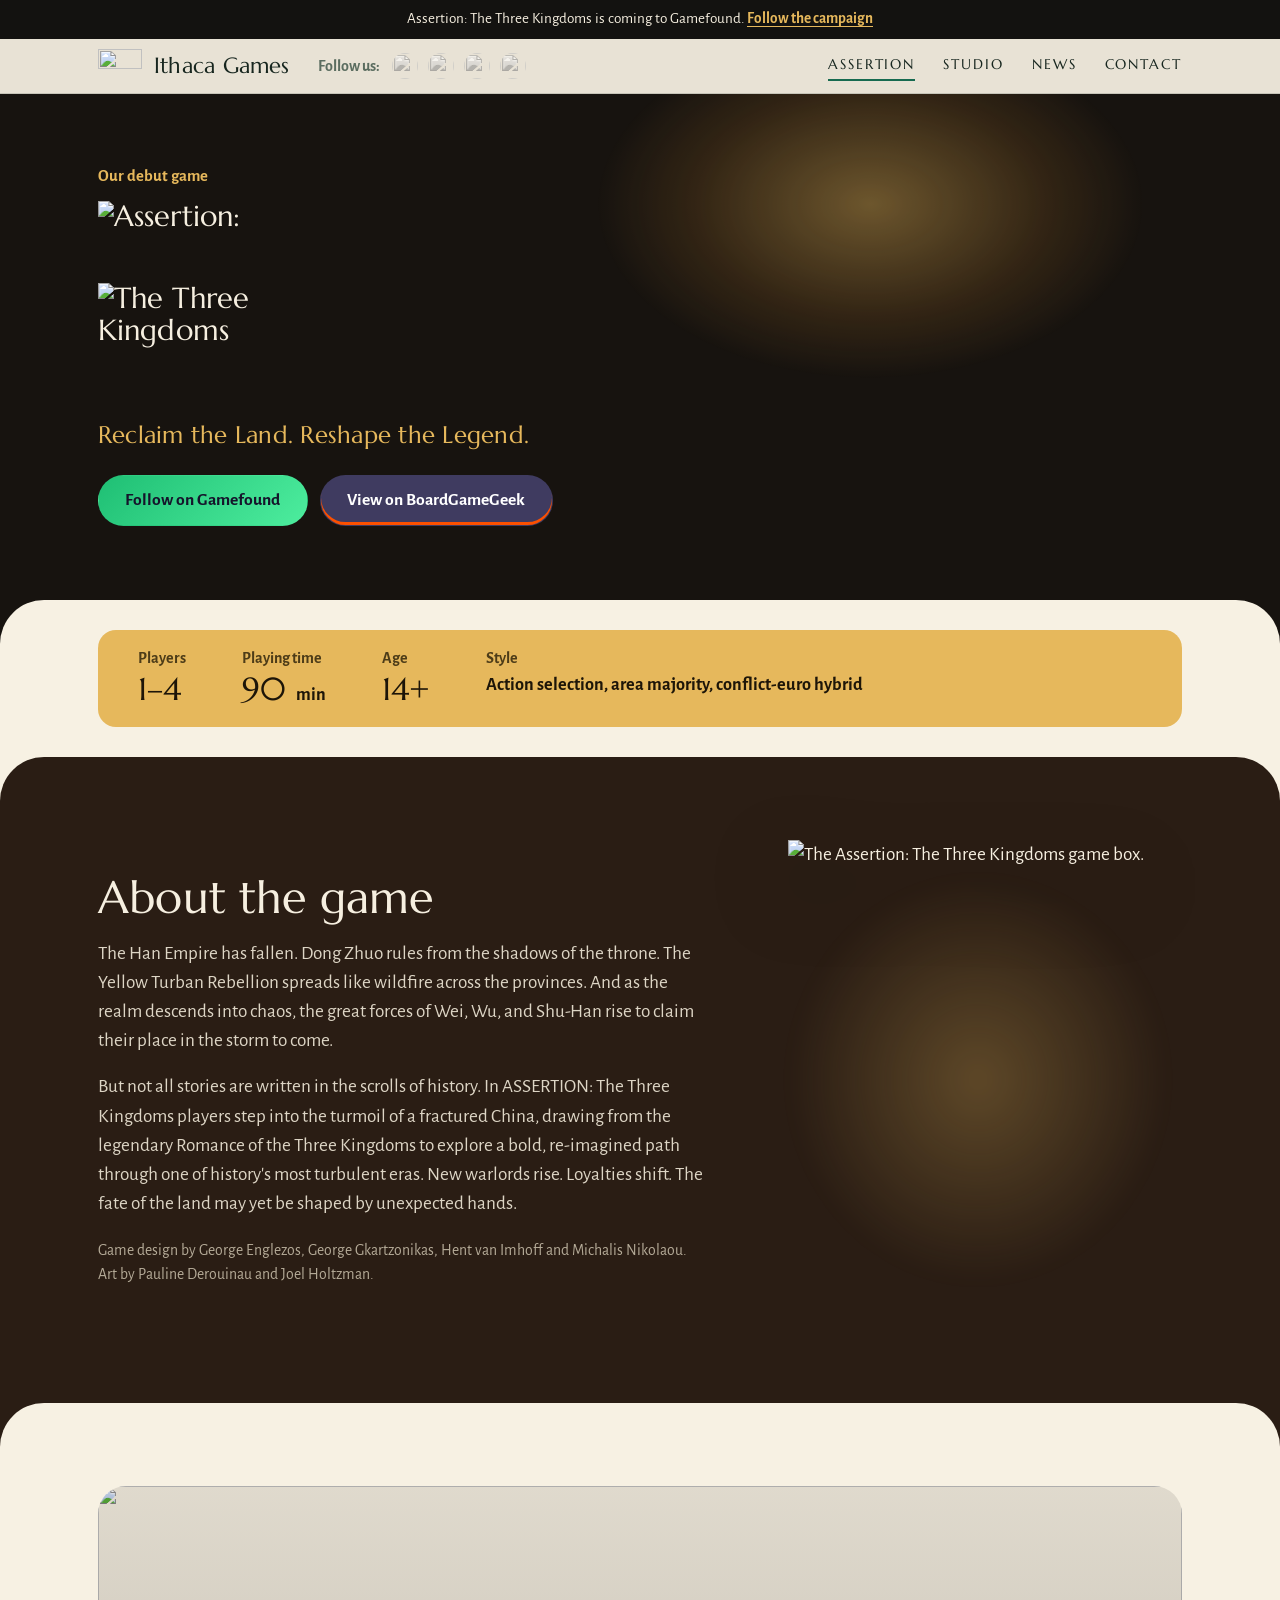
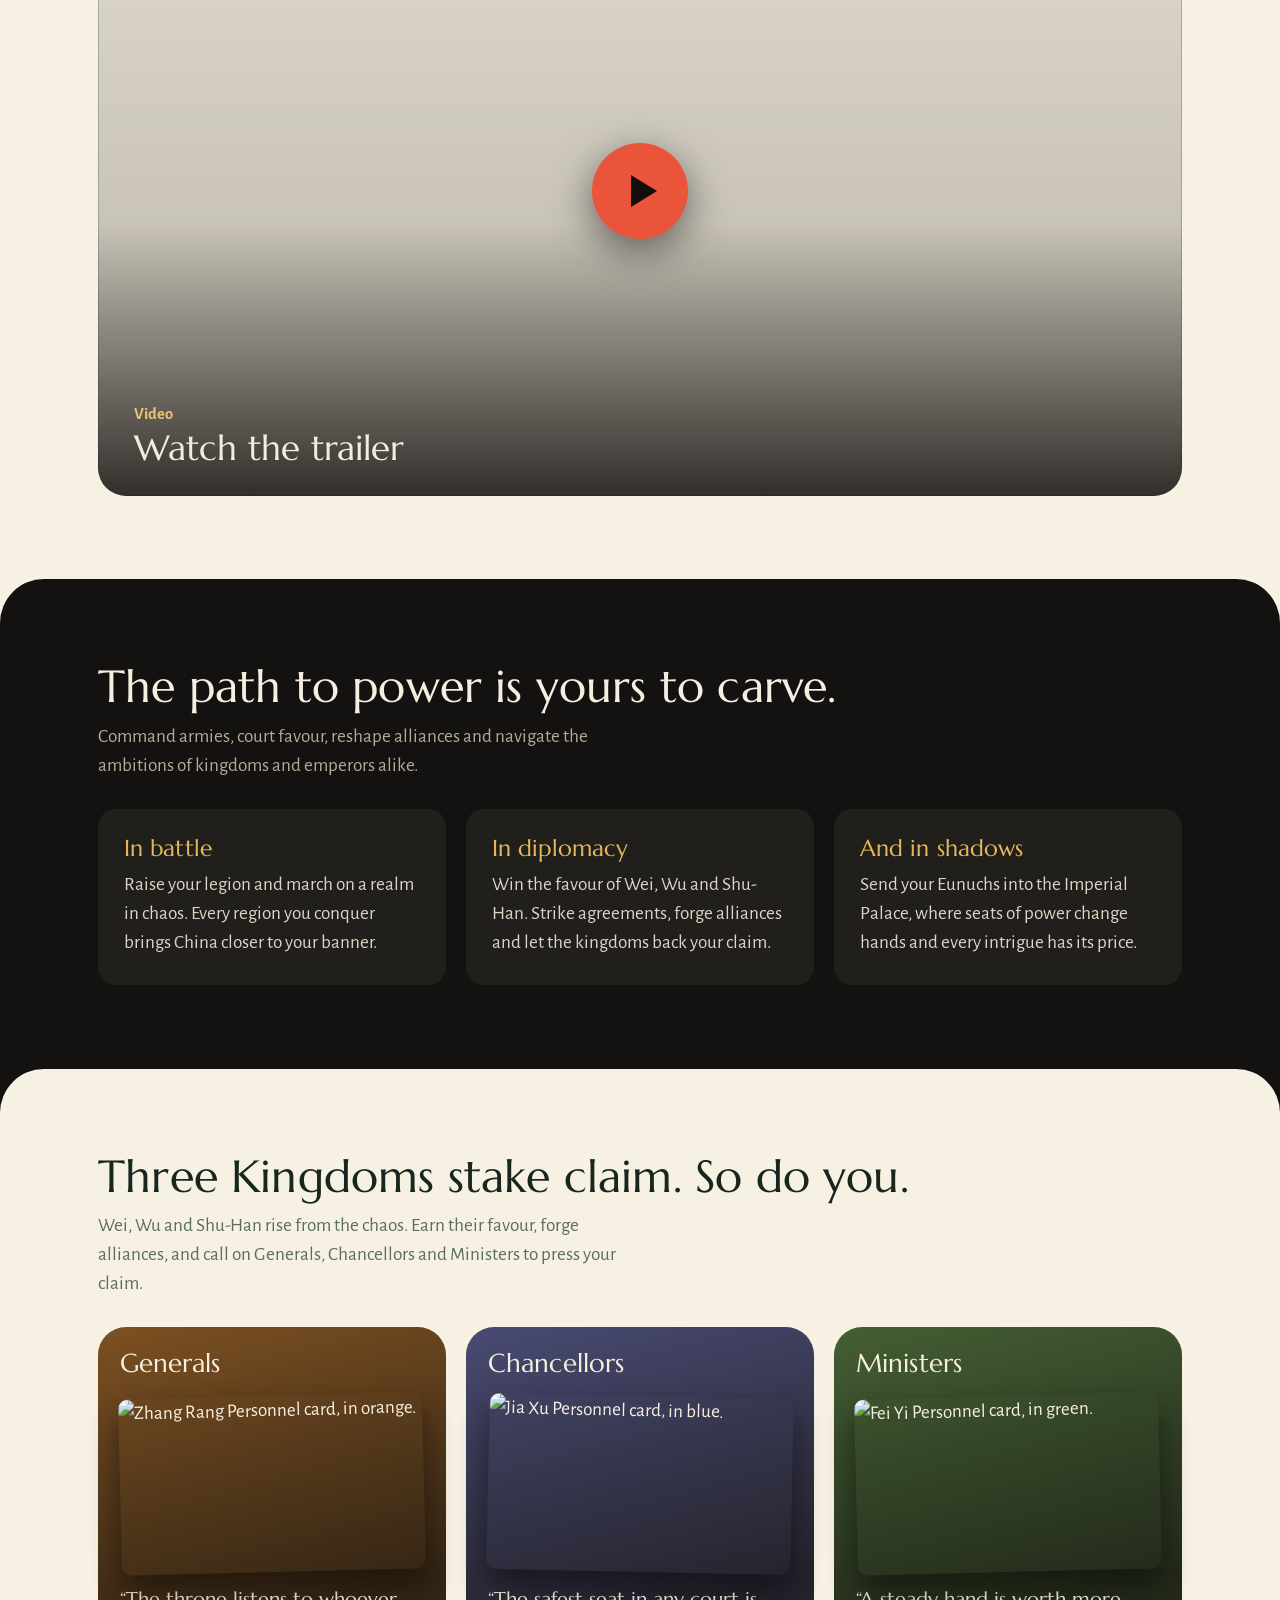
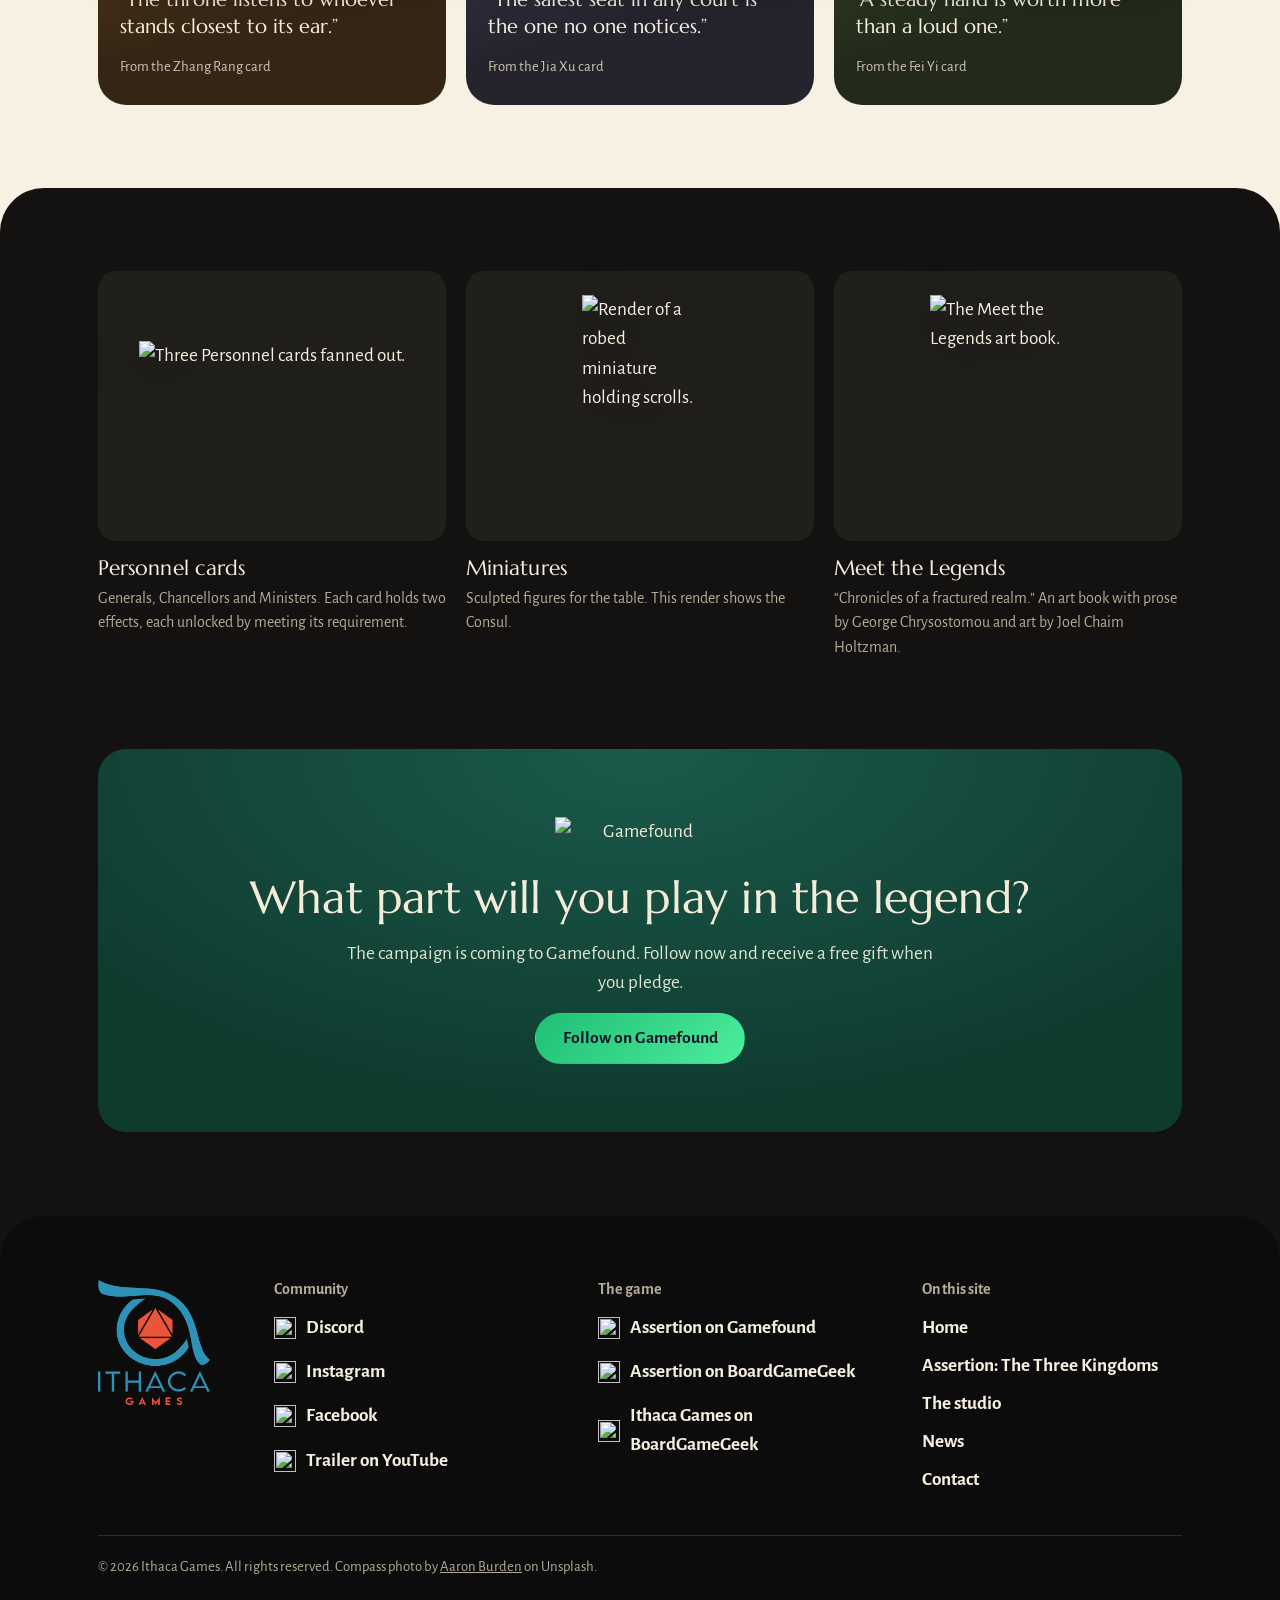
==== commit 1ffaca22: "New typefaces: Marcellus for headings and the menu, Alegreya Sans for reading Marcellus has the flar" ====
--- a/assertion.html
+++ b/assertion.html
@@ -17,10 +17,9 @@
 <link rel="icon" type="image/png" sizes="96x96" href="images/favicon-96.png">
 <link rel="icon" type="image/png" sizes="192x192" href="images/favicon-192.png">
 <link rel="apple-touch-icon" href="images/apple-touch-icon.png">
-<link rel="preconnect" href="https://fonts.googleapis.com">
-<link rel="preconnect" href="https://fonts.gstatic.com" crossorigin>
-<link href="https://fonts.googleapis.com/css2?family=Montserrat:wght@400..800&display=swap" rel="stylesheet">
-<link rel="stylesheet" href="styles.css?v=76b3f2643e">
+<link rel="preload" href="fonts/marcellus-400.woff2" as="font" type="font/woff2" crossorigin>
+<link rel="preload" href="fonts/alegreya-sans-400.woff2" as="font" type="font/woff2" crossorigin>
+<link rel="stylesheet" href="styles.css?v=7efe0cdc36">
 </head>
 <body>
 
--- a/styles.css
+++ b/styles.css
@@ -2,7 +2,13 @@
    Layout: art-led bands stacked as rounded sheets; content in rounded tiles and cards; pill buttons.
    Colour is flat (no textures): paper, ink, table green and brass, with coral for the main action.
    Every band restates the surface tokens (--bg, --text, --copy, --muted, --accent, --link, --line),
-   and components only ever read those tokens. Font: Montserrat (Google Fonts), a free stand-in for Proxima Nova. */
+   and components only ever read those tokens. Type: Marcellus for headings and the menu (flared Roman letters, kin to the ASSERTION wordmark) and
+   Alegreya Sans for reading. Both are served from fonts/ (SIL Open Font License). */
+
+@font-face{font-family:"Marcellus";font-style:normal;font-weight:400;font-display:swap;src:url("fonts/marcellus-400.woff2") format("woff2")}
+@font-face{font-family:"Alegreya Sans";font-style:normal;font-weight:400;font-display:swap;src:url("fonts/alegreya-sans-400.woff2") format("woff2")}
+@font-face{font-family:"Alegreya Sans";font-style:italic;font-weight:400;font-display:swap;src:url("fonts/alegreya-sans-400i.woff2") format("woff2")}
+@font-face{font-family:"Alegreya Sans";font-style:normal;font-weight:700;font-display:swap;src:url("fonts/alegreya-sans-700.woff2") format("woff2")}
 
 :root{
   /* palette */
@@ -33,8 +39,8 @@
   --on-primary:#1c0b06;
 
   /* type */
-  --display:"Montserrat","Avenir Next","Segoe UI",system-ui,sans-serif;
-  --body:"Montserrat","Avenir Next","Segoe UI",system-ui,sans-serif;
+  --display:"Marcellus","Optima","Palatino Linotype",Georgia,serif;
+  --body:"Alegreya Sans","Gill Sans","Trebuchet MS",system-ui,sans-serif;
 
   /* shape and rhythm */
   --r-sheet:clamp(26px,4vw,44px);
@@ -64,18 +70,19 @@
 
 *,*::before,*::after{box-sizing:border-box}
 html{scroll-behavior:smooth;-webkit-text-size-adjust:100%}
-body{margin:0;background:var(--night);color:var(--text);font:400 1.0625rem/1.62 var(--body)}
+body{margin:0;background:var(--night);color:var(--text);font:400 1.2rem/1.52 var(--body)}
 img{max-width:100%;height:auto;display:block}
 a{color:var(--link)}
 p{margin:0}
-h1,h2,h3,h4{font-family:var(--display);font-weight:700;line-height:1.06;letter-spacing:-.02em;margin:0;text-wrap:balance}
+strong,b{font-weight:700}
+h1,h2,h3,h4{font-family:var(--display);font-weight:400;line-height:1.1;letter-spacing:.004em;margin:0;text-wrap:balance}
 :focus-visible{outline:2px solid var(--accent);outline-offset:3px}
 .wrap{max-width:var(--max);margin-inline:auto;padding-inline:var(--gutter)}
-.eyebrow{font:600 .95rem/1.2 var(--body);letter-spacing:0;color:var(--accent)}
-.title{font-size:clamp(2rem,4vw,3.25rem);font-weight:800;margin-top:12px}
+.eyebrow{font:700 1.04rem/1.2 var(--body);letter-spacing:0;color:var(--accent)}
+.title{font-size:clamp(1.95rem,3.5vw,2.95rem);margin-top:12px}
 
 /* Buttons */
-.btn{display:inline-flex;align-items:center;justify-content:center;padding:.9em 1.5em;font:600 1rem/1 var(--body);text-decoration:none;border:1px solid transparent;border-radius:999px;transition:transform .2s,background-color .2s,border-color .2s,filter .2s}
+.btn{display:inline-flex;align-items:center;justify-content:center;padding:.9em 1.5em;font:700 1.1rem/1 var(--body);text-decoration:none;border:1px solid transparent;border-radius:999px;transition:transform .2s,background-color .2s,border-color .2s,filter .2s}
 .btn-primary{background:var(--primary);color:var(--on-primary)}
 .btn-primary:hover{background:var(--primary-hover);transform:translateY(-2px)}
 .btn-ghost{border-color:var(--ghost-line);color:var(--text)}
@@ -93,7 +100,7 @@
 /* Announcement bar */
 .announce{margin:0;padding:9px var(--gutter);background:var(--bg);color:var(--text);text-align:center;font-size:.95rem;line-height:1.35}
 .announce a{color:inherit;text-decoration:none}
-.announce a span{color:var(--accent);font-weight:600;text-decoration:underline;text-underline-offset:3px}
+.announce a span{color:var(--accent);font-weight:700;text-decoration:underline;text-underline-offset:3px}
 .announce a:hover span{color:var(--text)}
 
 /* Header */
@@ -101,15 +108,15 @@
 .site-header .wrap{display:flex;flex-wrap:wrap;align-items:center;justify-content:space-between;gap:8px 28px;padding-block:10px}
 .brand{display:flex;align-items:center;gap:12px;text-decoration:none;color:var(--text)}
 .brand img{width:44px}
-.brand span{font:700 1.22rem/1 var(--display);letter-spacing:-.01em}
+.brand span{font:400 1.36rem/1 var(--display);letter-spacing:.01em}
 /* Follow us: small round social marks beside the brand, grey until pointed at */
 .follow{display:flex;align-items:center;gap:10px;margin-right:auto}
-.follow-label{margin-right:2px;font:600 .92rem/1 var(--body);color:var(--muted)}
+.follow-label{margin-right:2px;font:700 1rem/1 var(--body);color:var(--muted)}
 .follow a{display:block;border-radius:50%;line-height:0}
 .follow img{width:26px;height:26px;border-radius:50%;filter:grayscale(1);opacity:.6;transition:filter .2s,opacity .2s}
 .follow a:hover img,.follow a:focus-visible img{filter:none;opacity:1}
 .site-nav ul{display:flex;flex-wrap:wrap;align-items:center;gap:4px 28px;list-style:none;margin:0;padding:0}
-.site-nav a:not(.btn){display:block;padding:8px 0;color:var(--text);text-decoration:none;font:600 1rem/1 var(--body);border-bottom:2px solid transparent}
+.site-nav a:not(.btn){display:block;padding:8px 0;color:var(--text);text-decoration:none;font:400 .86rem/1 var(--display);letter-spacing:.14em;text-transform:uppercase;border-bottom:2px solid transparent}
 .site-nav a:not(.btn):hover,.site-nav a[aria-current="page"]{border-color:var(--accent)}
 .site-nav .btn{padding:.8em 1.2em;font-size:.95rem}
 
@@ -124,7 +131,7 @@
 .hero-art img{width:100%;height:100%;max-width:none;object-fit:cover;-webkit-mask-image:linear-gradient(90deg,transparent 0,#000 32%,#000 86%,transparent 100%);mask-image:linear-gradient(90deg,transparent 0,#000 32%,#000 86%,transparent 100%)}
 .hero .wrap{display:flex;align-items:center;min-height:clamp(460px,43vw,660px);padding-block:48px calc(48px + var(--r-sheet))}
 .hero-copy{width:min(44%,480px)}
-.hero .tagline{font-size:clamp(1.2rem,1.7vw,1.42rem);white-space:nowrap}
+.hero .tagline{white-space:nowrap}
 .hero .actions{margin-top:1.6rem}
 
 /* The game: one band per part, alternating light and dark from the very first one, so the
@@ -147,18 +154,18 @@
 .lockup{display:flex;flex-direction:column;align-items:flex-start;gap:4px;margin-top:14px}
 .lockup .word{width:min(100%,480px)}
 .lockup .sub{width:min(62%,250px)}
-.tagline{font:650 clamp(1.25rem,2vw,1.6rem)/1.2 var(--display);letter-spacing:-.02em;color:var(--accent);margin-top:1.1rem}
+.tagline{font:400 clamp(1.3rem,1.9vw,1.6rem)/1.2 var(--display);letter-spacing:.01em;color:var(--accent);margin-top:1.1rem}
 
 .specs{display:flex;flex-wrap:wrap;align-items:flex-start;gap:16px clamp(24px,4.5vw,56px);margin:16px 0 0;padding:20px clamp(22px,3.4vw,40px);border-radius:var(--r-md);background:var(--bg);color:var(--text)}
 .specs div{display:flex;flex-direction:column;gap:7px}
-.specs dt{font:600 .86rem/1 var(--body);color:var(--muted)}
-.specs dd{margin:0;font:800 1.7rem/1 var(--display);letter-spacing:-.02em;font-variant-numeric:lining-nums}
-.specs dd small{font:600 .95rem/1 var(--body);letter-spacing:0}
+.specs dt{font:700 1rem/1 var(--body);color:var(--muted)}
+.specs dd{margin:0;font:400 2rem/1 var(--display);letter-spacing:0;font-variant-numeric:lining-nums}
+.specs dd small{font:700 1.14rem/1.3 var(--body);letter-spacing:0}
 .specs .wide{flex:1 1 15rem}
-.specs .wide dd{font:600 1.05rem/1.3 var(--body);letter-spacing:0}
+.specs .wide dd{font:700 1.14rem/1.3 var(--body);letter-spacing:0}
 
 .game-grid{display:grid;grid-template-columns:minmax(0,1.2fr) minmax(0,.8fr);gap:clamp(28px,5vw,72px);align-items:center;margin-top:clamp(48px,7vw,84px)}
-.game .copy h3,.paths-head h3,.kingdoms-head h3{font-size:clamp(1.7rem,3vw,2.5rem);font-weight:800}
+.game .copy h3,.paths-head h3,.kingdoms-head h3{font-size:clamp(1.95rem,3.5vw,2.95rem)}
 .game .copy p:not([class]){margin-top:1.05rem;max-width:36em;color:var(--copy)}
 .game .credits{margin-top:1.3rem;max-width:38em;font-size:.98rem;color:var(--muted)}
 .boxshot{position:relative;margin:0}
@@ -176,7 +183,7 @@
 .trailer-link:hover .play{transform:translate(-50%,-50%) scale(1.08)}
 .trailer-label{position:absolute;z-index:1;left:clamp(18px,3vw,36px);bottom:clamp(16px,3vw,30px);display:flex;flex-direction:column;gap:6px}
 .trailer-label .eyebrow{color:#e9c476}
-.trailer-label strong{font:800 clamp(1.4rem,3vw,2.2rem)/1 var(--display);letter-spacing:-.028em}
+.trailer-label strong{font:400 clamp(1.4rem,3vw,2.2rem)/1 var(--display);letter-spacing:0}
 .trailer iframe{display:block;width:100%;aspect-ratio:16/9;border:0;border-radius:var(--r-lg)}
 
 /* Paths to power: three tiles */
@@ -196,7 +203,7 @@
 .kingdom img{border-radius:10px;box-shadow:0 16px 30px rgba(0,0,0,.45);transform:rotate(-1.4deg);transition:transform .35s cubic-bezier(.2,.7,.2,1)}
 .kingdom:nth-child(2) img{transform:rotate(1.2deg)}
 .kingdom:hover img{transform:rotate(0) translateY(-6px) scale(1.02)}
-.kingdom blockquote{margin:0;font:500 1.14rem/1.32 var(--display);letter-spacing:-.012em}
+.kingdom blockquote{margin:0;font:400 1.24rem/1.34 var(--display);letter-spacing:0}
 .kingdom figcaption{font-size:.92rem;color:var(--muted)}
 
 /* Components */
@@ -210,7 +217,7 @@
 .plaque{margin-top:clamp(52px,7vw,92px);padding:clamp(34px,6vw,68px) clamp(20px,5vw,60px);border-radius:var(--r-lg);background:radial-gradient(90% 130% at 50% 0%,#1a5a4b,var(--green) 72%);color:var(--text)}
 .plaque-inner{display:flex;flex-direction:column;align-items:center;gap:16px;text-align:center}
 .plaque img{width:170px}
-.plaque h3{font-size:clamp(1.7rem,3.6vw,2.7rem);font-weight:800}
+.plaque h3{font-size:clamp(1.95rem,3.5vw,2.95rem)}
 .plaque p{max-width:31em;color:var(--copy)}
 
 /* Studio */
@@ -222,7 +229,7 @@
 .studio .copy .title + p:not([class]){margin-top:1.4rem;font-size:1.12em;color:var(--text)}
 .signoff{display:flex;flex-wrap:wrap;align-items:center;gap:18px 28px;margin-top:2.2rem;padding:22px 26px;border-radius:var(--r-md);background:var(--card)}
 .signoff .logo{width:96px;flex:none}
-.signoff blockquote{flex:1 1 15rem;margin:0;font:500 1.14rem/1.36 var(--display);letter-spacing:-.012em;color:var(--text)}
+.signoff blockquote{flex:1 1 15rem;margin:0;font:400 1.24rem/1.34 var(--display);letter-spacing:0;color:var(--text)}
 
 /* News: cards */
 .posts{display:grid;grid-template-columns:repeat(3,minmax(0,1fr));gap:clamp(20px,2.6vw,32px);list-style:none;margin:2rem 0 0;padding:0}
@@ -231,10 +238,10 @@
 .post-media{aspect-ratio:4/3;background:#0c2f26 url(images/ithaca-mark.png) center/96px auto no-repeat}
 .post-media img{width:100%;height:100%;object-fit:cover}
 .post-body{flex:1;display:flex;flex-direction:column;align-items:flex-start;padding:20px 22px 24px}
-.post time{align-self:flex-start;padding:.45em .8em;border-radius:999px;background:#e8dfc9;font:600 .82rem/1 var(--body);color:var(--accent);font-variant-numeric:tabular-nums}
+.post time{align-self:flex-start;padding:.45em .8em;border-radius:999px;background:#e8dfc9;font:700 1rem/1 var(--body);color:var(--accent);font-variant-numeric:tabular-nums}
 .post h3{font-size:1.32rem;line-height:1.14;margin-top:.65rem}
 .post p{margin-top:.6rem;color:var(--copy);font-size:1rem;line-height:1.55}
-.post .more{margin-top:auto;font-weight:600;text-decoration:underline;text-underline-offset:4px}
+.post .more{margin-top:auto;font-weight:700;text-decoration:underline;text-underline-offset:4px}
 .post .more::before{content:"";display:block;height:16px}
 .post .more:hover{color:var(--text)}
 .post.empty{display:block;grid-column:1/-1;padding:22px 24px;color:var(--muted)}
@@ -243,7 +250,7 @@
 /* Contact: one panel */
 .contact{display:flex;flex-wrap:wrap;align-items:center;justify-content:space-between;gap:24px 48px;padding:clamp(28px,5vw,56px);border-radius:var(--r-lg);background:radial-gradient(80% 140% at 0% 0%,#1a5a4b,var(--green) 70%);color:var(--text)}
 .contact .actions{margin-top:0}
-.mail{margin-top:10px;font:800 clamp(1.5rem,4.4vw,2.7rem)/1.05 var(--display);letter-spacing:-.028em;overflow-wrap:anywhere}
+.mail{margin-top:10px;font:400 clamp(1.5rem,4.4vw,2.7rem)/1.05 var(--display);letter-spacing:0;overflow-wrap:anywhere}
 .mail a{color:var(--text);text-decoration:none;border-bottom:2px solid color-mix(in srgb,var(--accent) 60%,transparent)}
 .mail a:hover{color:var(--accent)}
 .contact .note{margin-top:12px;color:var(--muted)}
@@ -252,9 +259,9 @@
 .site-footer{position:relative;margin-top:calc(var(--r-sheet) * -1);padding-block:clamp(44px,6vw,64px) 32px;border-radius:var(--r-sheet) var(--r-sheet) 0 0;--bg:var(--night);background:var(--bg);color:var(--text)}
 .site-footer .cols{display:grid;grid-template-columns:auto repeat(3,minmax(0,1fr));gap:32px clamp(28px,5vw,72px);align-items:start}
 .site-footer .logo{width:112px}
-.site-footer h2{font:600 .95rem/1.2 var(--body);letter-spacing:0;color:var(--muted)}
+.site-footer h2{font:700 1rem/1.2 var(--body);letter-spacing:0;color:var(--muted)}
 .site-footer ul{list-style:none;margin:14px 0 0;padding:0;display:grid;gap:9px}
-.site-footer li a{color:var(--text);font-weight:600;text-decoration:none;border-bottom:1px solid transparent}
+.site-footer li a{color:var(--text);font-weight:700;text-decoration:none;border-bottom:1px solid transparent}
 .site-footer li a:hover{border-color:var(--accent)}
 .site-footer li a.with-ico{display:inline-flex;align-items:center;gap:10px;border-bottom:0}
 .site-footer li a.with-ico img{flex:none;width:22px;height:22px}
@@ -298,7 +305,8 @@
   .site-header .wrap{column-gap:12px}
   .brand{gap:10px}
   .brand img{width:38px}
-  .brand span{font-size:1.12rem}
+  .brand span{font-size:1.16rem}
+  .site-nav a:not(.btn){font-size:.74rem;letter-spacing:.09em}
   .follow{gap:6px}
   .follow img{width:22px;height:22px}
 }
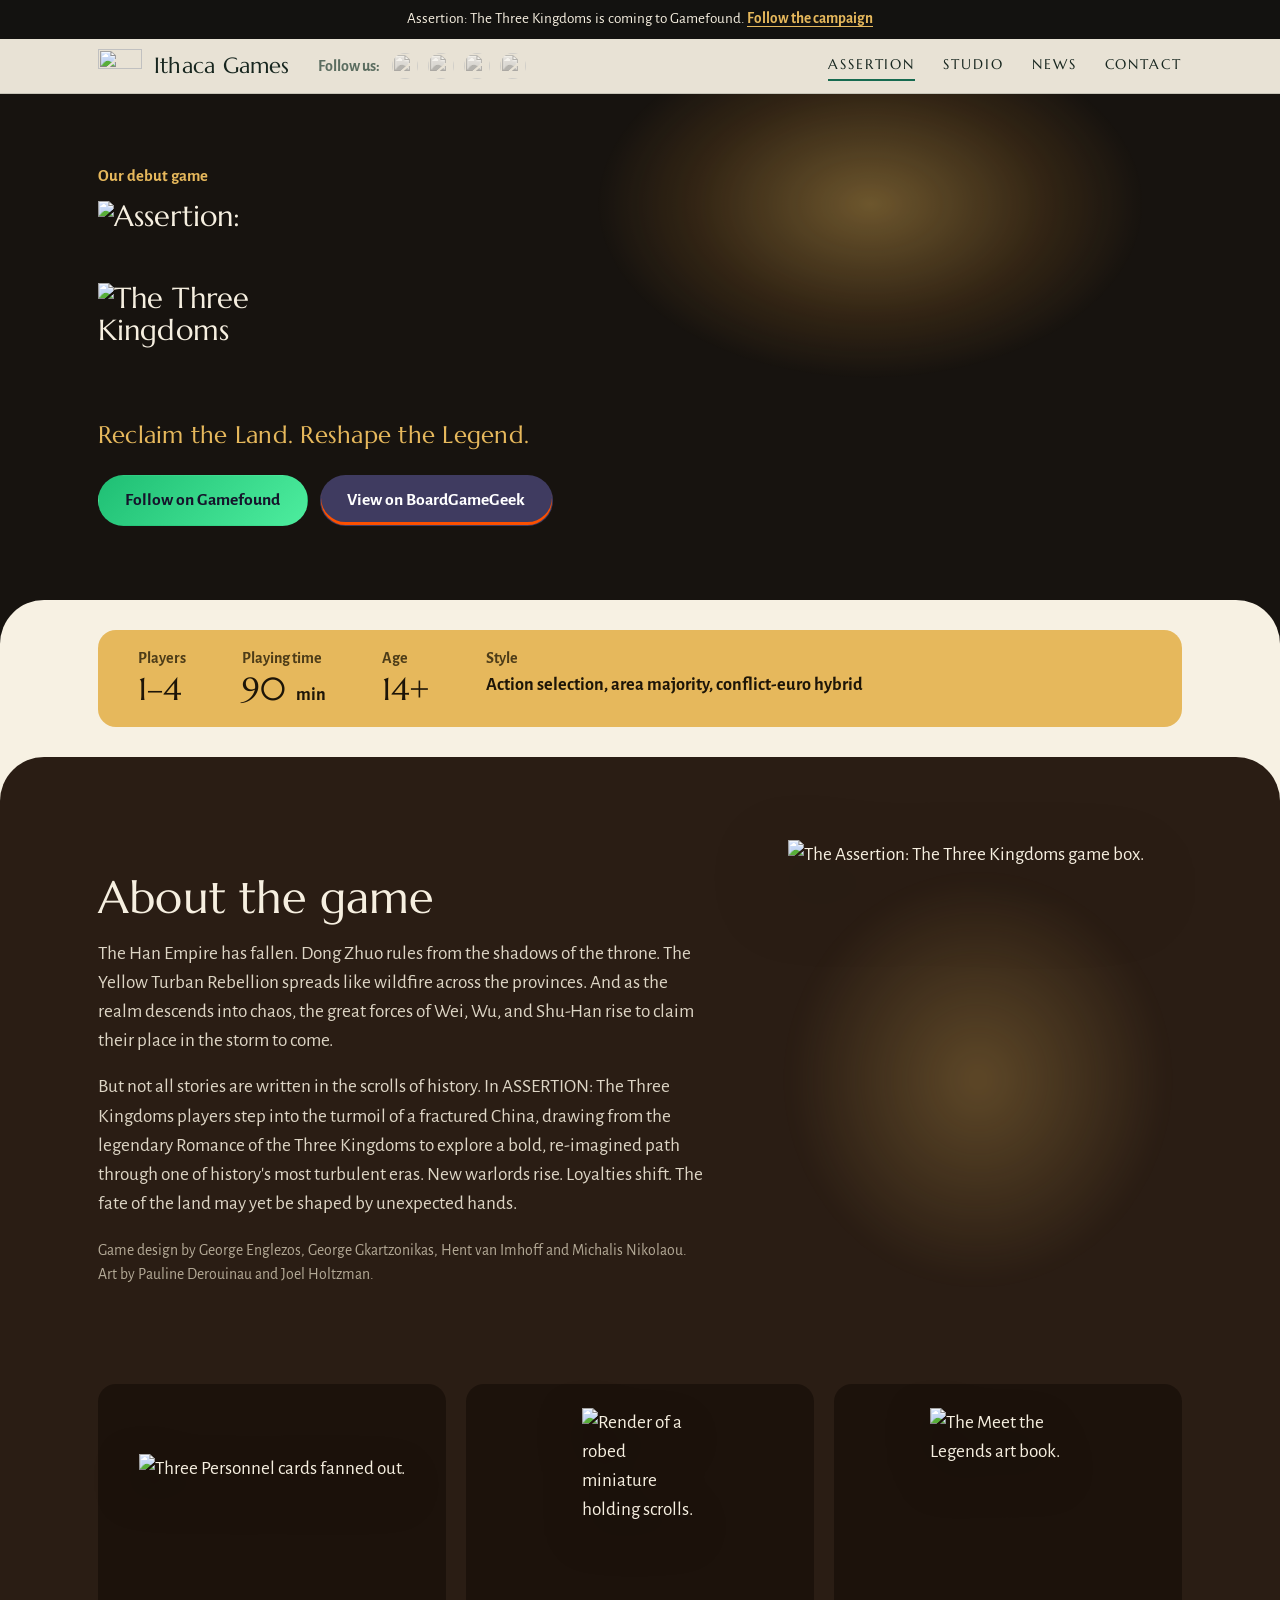
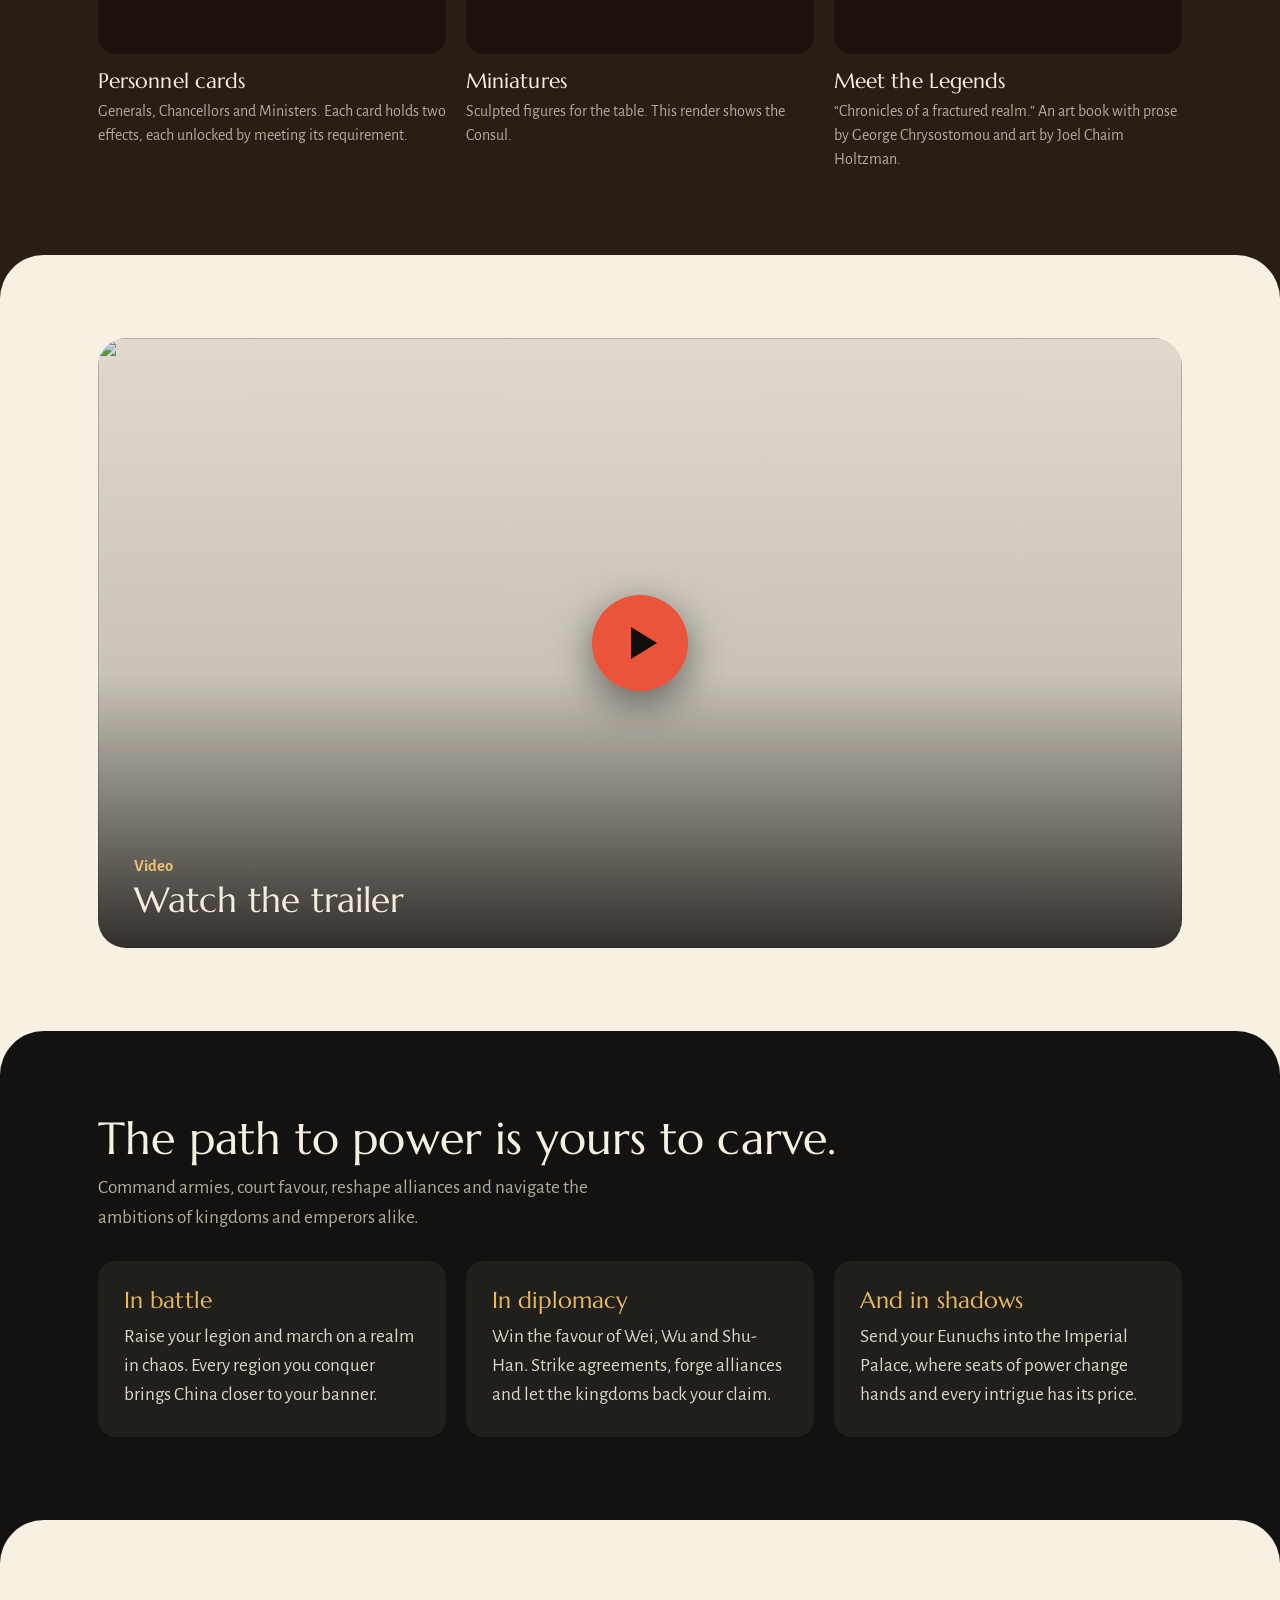
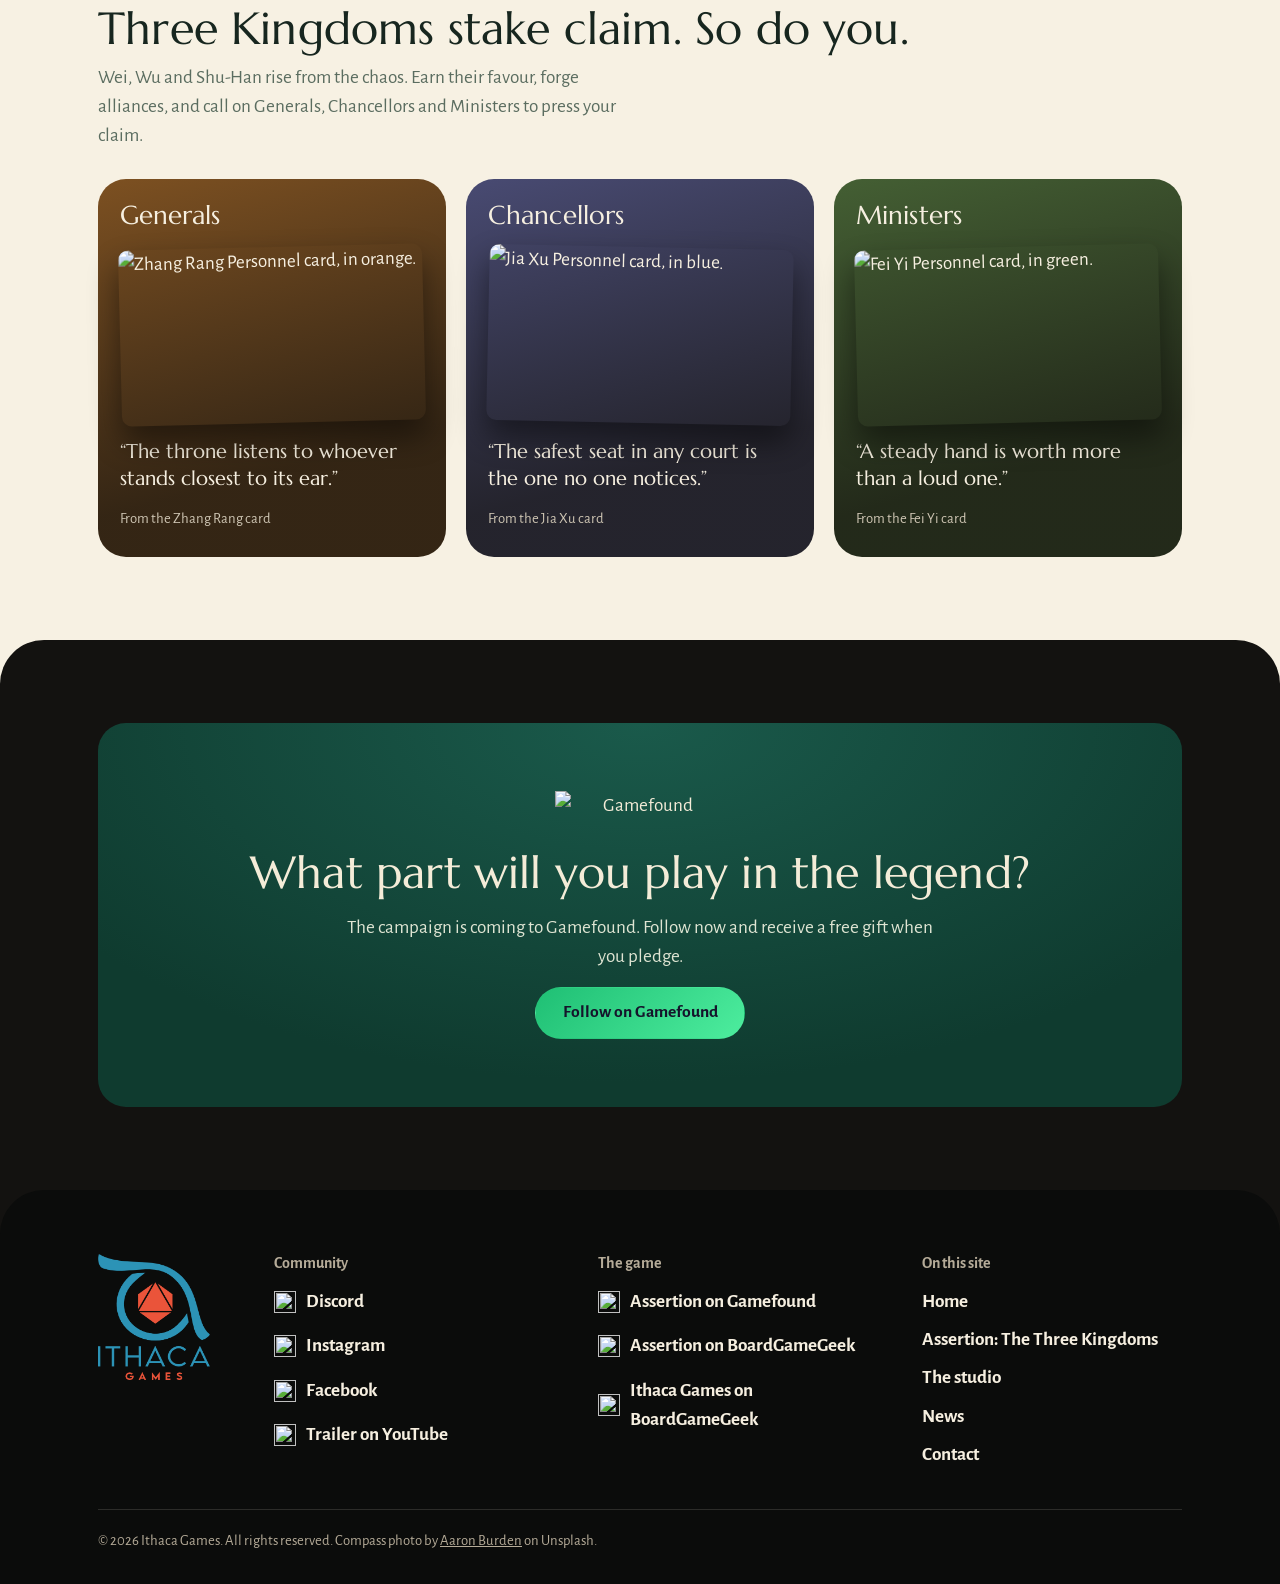
==== commit b441b0cf: "Show the components under About the game The cards, the miniature and the art book now follow the Ab" ====
--- a/assertion.html
+++ b/assertion.html
@@ -19,7 +19,7 @@
 <link rel="apple-touch-icon" href="images/apple-touch-icon.png">
 <link rel="preload" href="fonts/marcellus-400.woff2" as="font" type="font/woff2" crossorigin>
 <link rel="preload" href="fonts/alegreya-sans-400.woff2" as="font" type="font/woff2" crossorigin>
-<link rel="stylesheet" href="styles.css?v=7efe0cdc36">
+<link rel="stylesheet" href="styles.css?v=30e0204f5c">
 </head>
 <body>
 
@@ -97,6 +97,24 @@
         </figure>
       </div>
 
+      <ul class="parts">
+        <li class="part">
+          <div class="shot"><img src="images/cards-fan.webp" width="1000" height="487" loading="lazy" alt="Three Personnel cards fanned out."></div>
+          <h4>Personnel cards</h4>
+          <p>Generals, Chancellors and Ministers. Each card holds two effects, each unlocked by meeting its requirement.</p>
+        </li>
+        <li class="part">
+          <div class="shot"><img src="images/miniature.webp" width="473" height="900" loading="lazy" alt="Render of a robed miniature holding scrolls."></div>
+          <h4>Miniatures</h4>
+          <p>Sculpted figures for the table. This render shows the Consul.</p>
+        </li>
+        <li class="part">
+          <div class="shot"><img src="images/artbook.webp" width="636" height="900" loading="lazy" alt="The Meet the Legends art book."></div>
+          <h4>Meet the Legends</h4>
+          <p>“Chronicles of a fractured realm.” An art book with prose by George Chrysostomou and art by Joel Chaim Holtzman.</p>
+        </li>
+      </ul>
+
     </div>
   </section>
 
@@ -166,25 +184,6 @@
 
   <section class="section game">
     <div class="wrap">
-      <ul class="parts">
-        <li class="part">
-          <div class="shot"><img src="images/cards-fan.webp" width="1000" height="487" loading="lazy" alt="Three Personnel cards fanned out."></div>
-          <h4>Personnel cards</h4>
-          <p>Generals, Chancellors and Ministers. Each card holds two effects, each unlocked by meeting its requirement.</p>
-        </li>
-        <li class="part">
-          <div class="shot"><img src="images/miniature.webp" width="473" height="900" loading="lazy" alt="Render of a robed miniature holding scrolls."></div>
-          <h4>Miniatures</h4>
-          <p>Sculpted figures for the table. This render shows the Consul.</p>
-        </li>
-        <li class="part">
-          <div class="shot"><img src="images/artbook.webp" width="636" height="900" loading="lazy" alt="The Meet the Legends art book."></div>
-          <h4>Meet the Legends</h4>
-          <p>“Chronicles of a fractured realm.” An art book with prose by George Chrysostomou and art by Joel Chaim Holtzman.</p>
-        </li>
-      </ul>
-
-
       <aside class="plaque" aria-labelledby="follow-title">
         <div class="plaque-inner">
           <img src="images/gamefound.webp" width="520" height="125" loading="lazy" alt="Gamefound">
--- a/styles.css
+++ b/styles.css
@@ -136,7 +136,7 @@
 
 /* The game: one band per part, alternating light and dark from the very first one, so the
    paper sheet of the facts strip already stands apart from the dark hero above it:
-   facts (paper), about (coffee), trailer (paper), paths (ink), kingdoms (paper), components + Gamefound (ink) */
+   facts (paper), about + components (coffee), trailer (paper), paths (ink), cards (paper), Gamefound (ink) */
 .game{--pad:clamp(48px,6.5vw,84px)}
 .game > .wrap > :first-child{margin-top:0}
 .game.specs-band{--pad:clamp(20px,3vw,30px)}   /* the facts strip: a slim band of its own under the hero */
@@ -212,6 +212,9 @@
 .part img{width:auto;max-height:222px;filter:drop-shadow(0 16px 20px rgba(0,0,0,.55))}
 .part h4{font-size:1.3rem;margin-top:16px}
 .part p{margin-top:6px;color:var(--muted);font-size:1rem}
+/* the components sit under the About text and box, on the coffee band */
+.band-coffee .parts{margin-top:clamp(40px,5.5vw,64px)}
+.band-coffee .part .shot{background:#1c120b}
 
 /* Gamefound panel */
 .plaque{margin-top:clamp(52px,7vw,92px);padding:clamp(34px,6vw,68px) clamp(20px,5vw,60px);border-radius:var(--r-lg);background:radial-gradient(90% 130% at 50% 0%,#1a5a4b,var(--green) 72%);color:var(--text)}
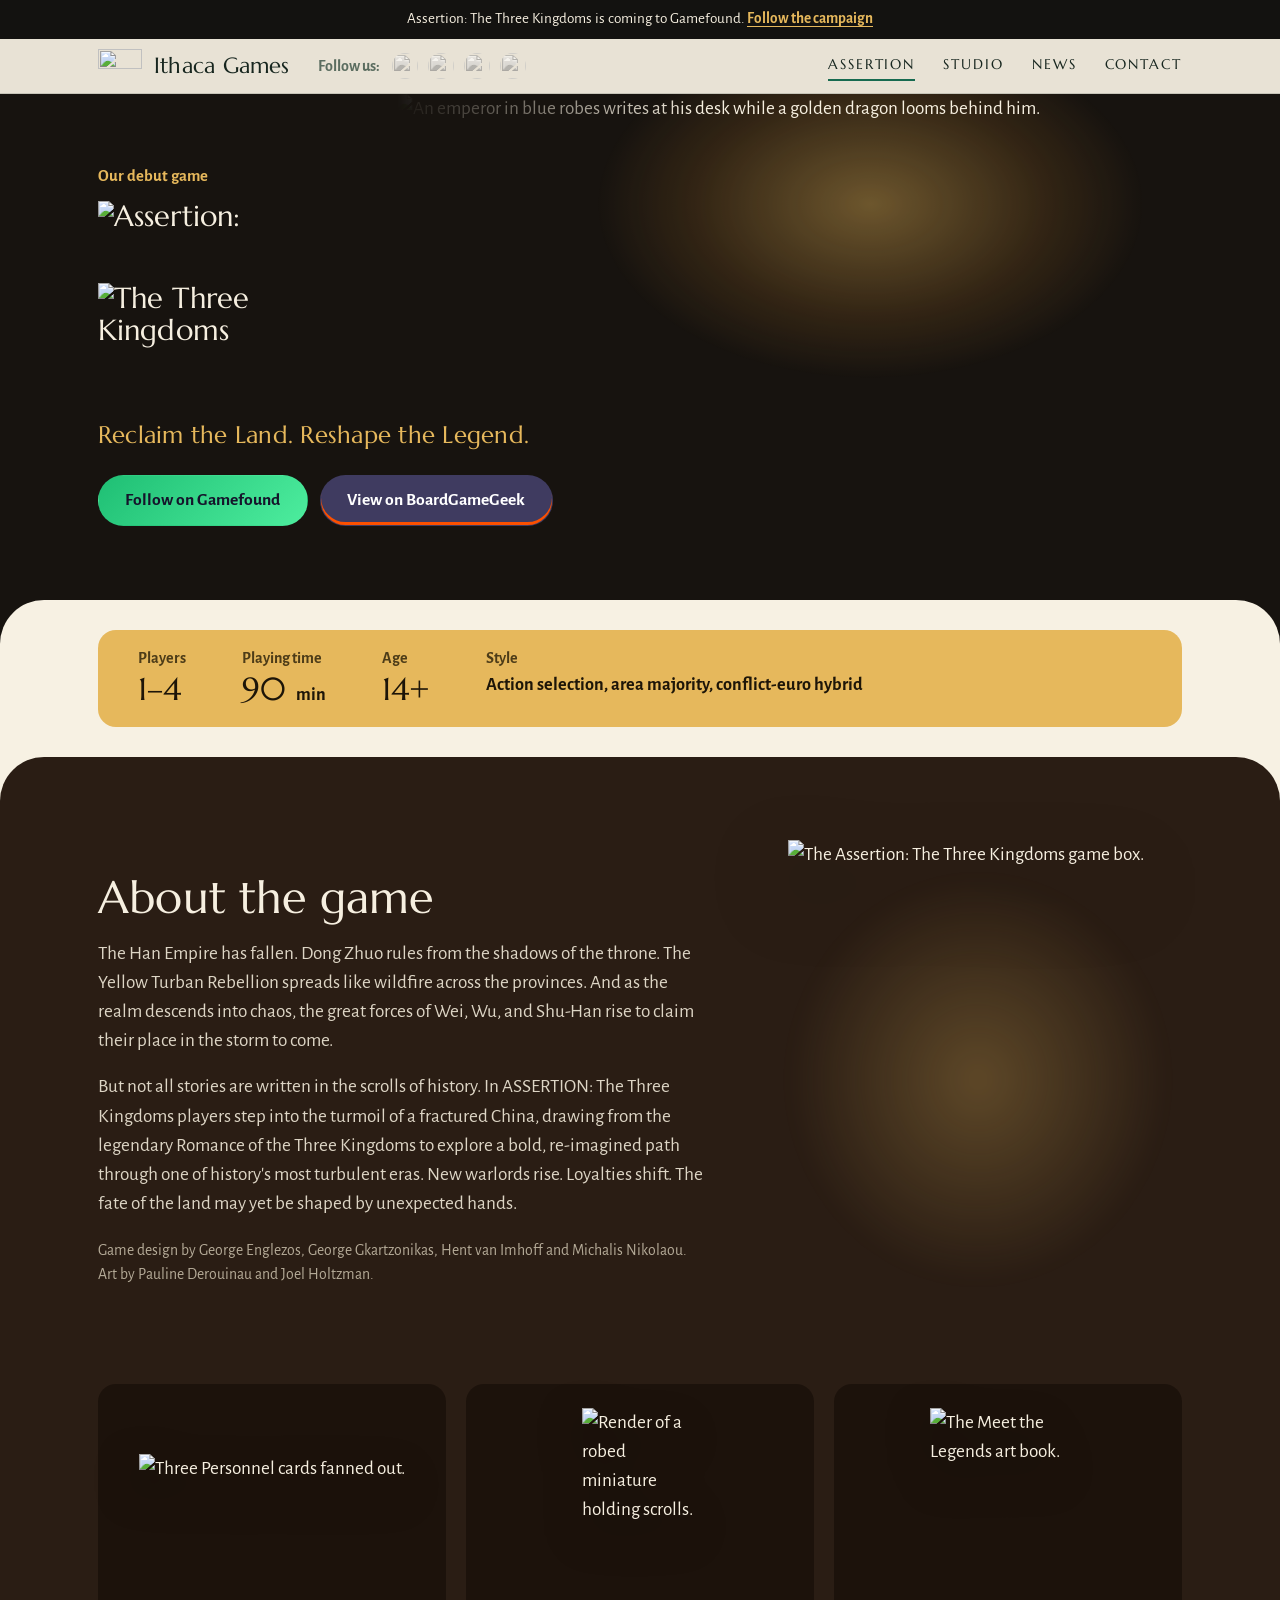
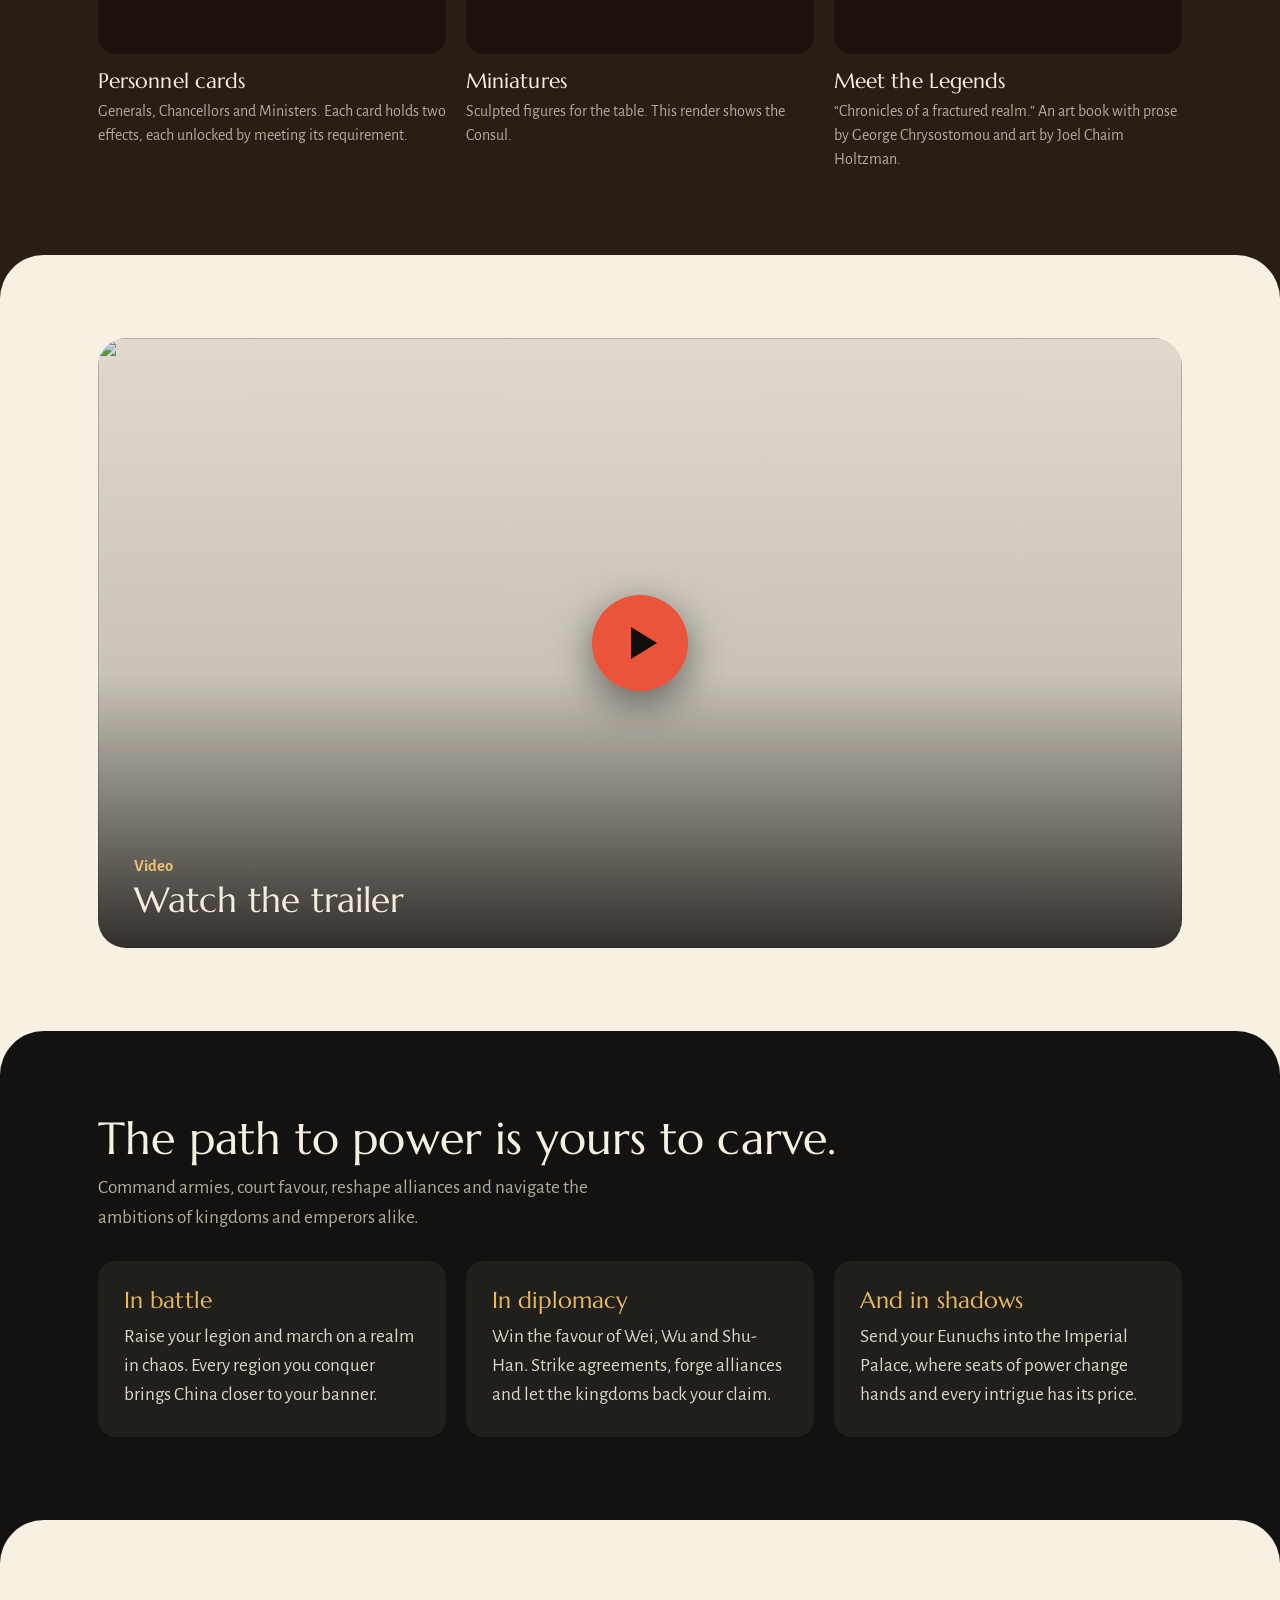
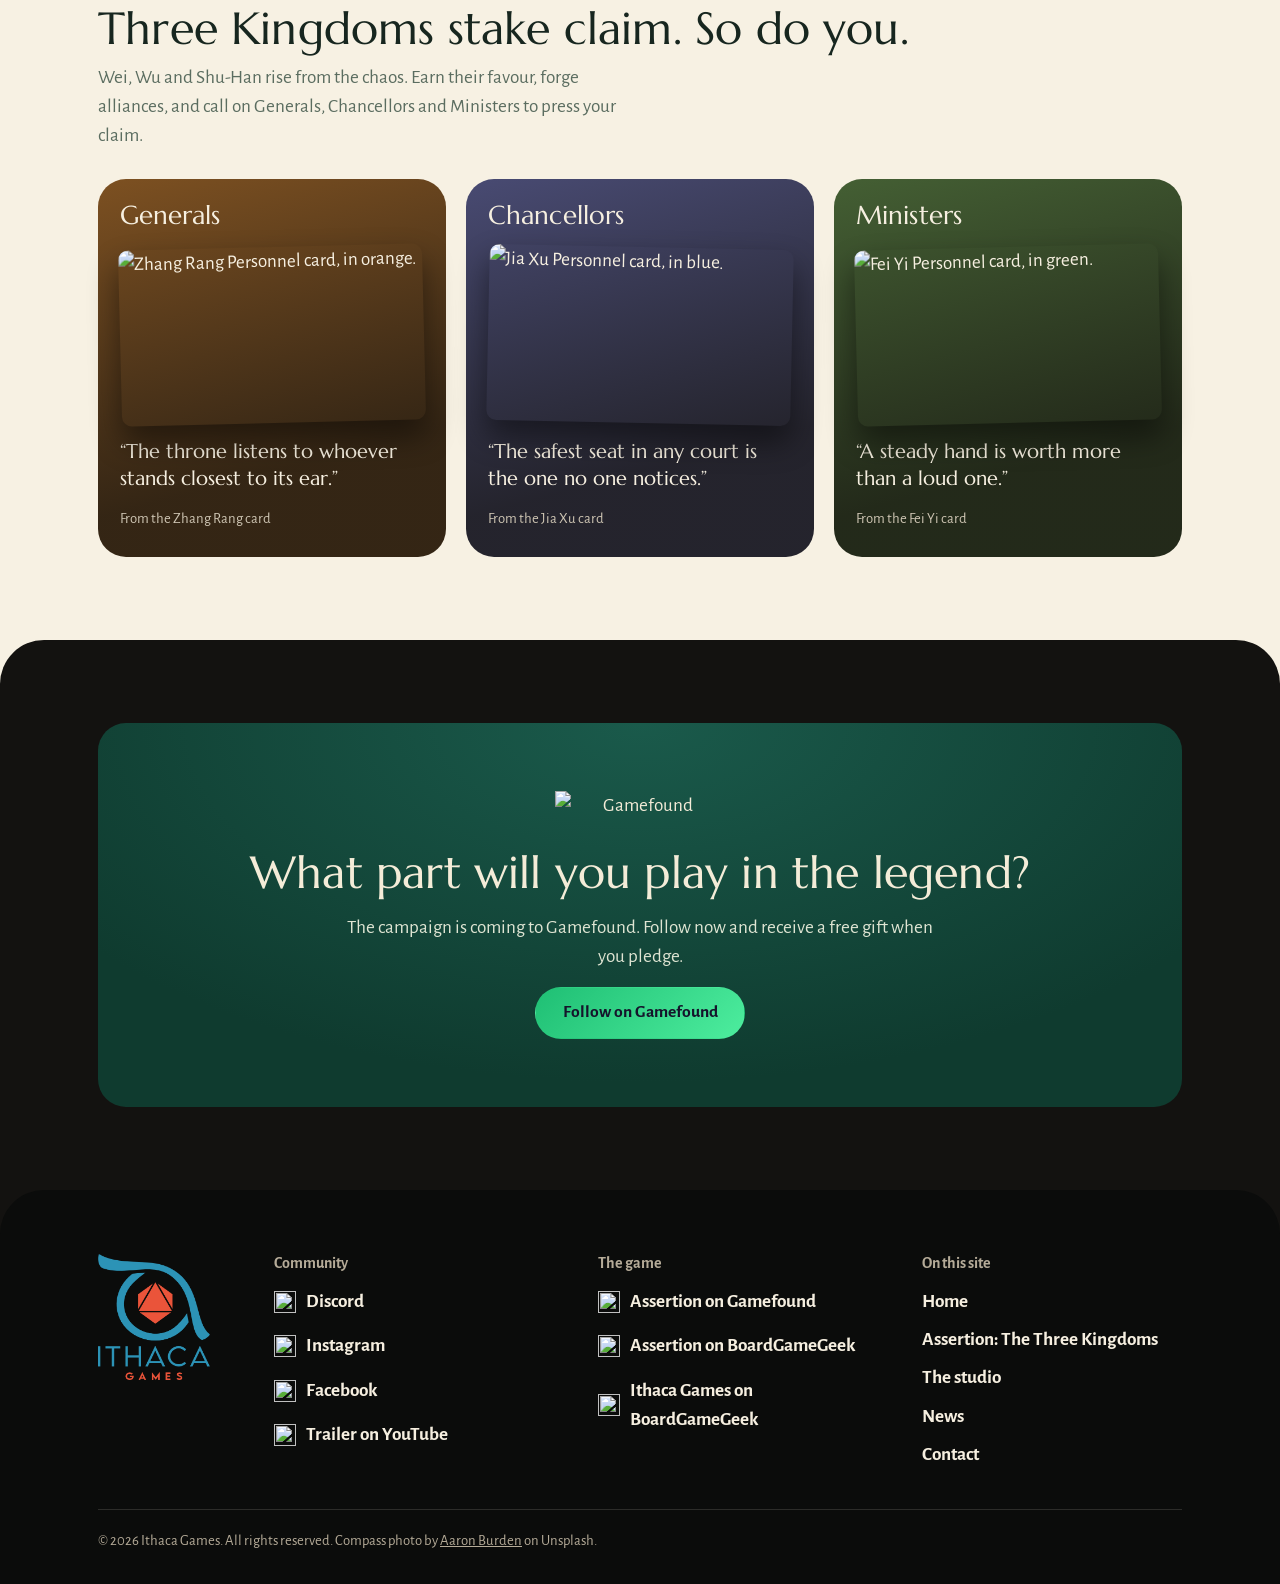
==== commit e11eb7bc: "Take the news band off the home page Its three posts repeat what the page already shows. News keeps " ====
--- a/assertion.html
+++ b/assertion.html
@@ -19,7 +19,7 @@
 <link rel="apple-touch-icon" href="images/apple-touch-icon.png">
 <link rel="preload" href="fonts/marcellus-400.woff2" as="font" type="font/woff2" crossorigin>
 <link rel="preload" href="fonts/alegreya-sans-400.woff2" as="font" type="font/woff2" crossorigin>
-<link rel="stylesheet" href="styles.css?v=30e0204f5c">
+<link rel="stylesheet" href="styles.css?v=b212b11fe0">
 </head>
 <body>
 
--- a/styles.css
+++ b/styles.css
@@ -253,6 +253,8 @@
 /* Contact: one panel */
 .contact{display:flex;flex-wrap:wrap;align-items:center;justify-content:space-between;gap:24px 48px;padding:clamp(28px,5vw,56px);border-radius:var(--r-lg);background:radial-gradient(80% 140% at 0% 0%,#1a5a4b,var(--green) 70%);color:var(--text)}
 .contact .actions{margin-top:0}
+/* on the home page the contact panel follows the studio on the same paper sheet, so it needs no top space of its own */
+.studio + .contact-sec{padding-top:0}
 .mail{margin-top:10px;font:400 clamp(1.5rem,4.4vw,2.7rem)/1.05 var(--display);letter-spacing:0;overflow-wrap:anywhere}
 .mail a{color:var(--text);text-decoration:none;border-bottom:2px solid color-mix(in srgb,var(--accent) 60%,transparent)}
 .mail a:hover{color:var(--accent)}
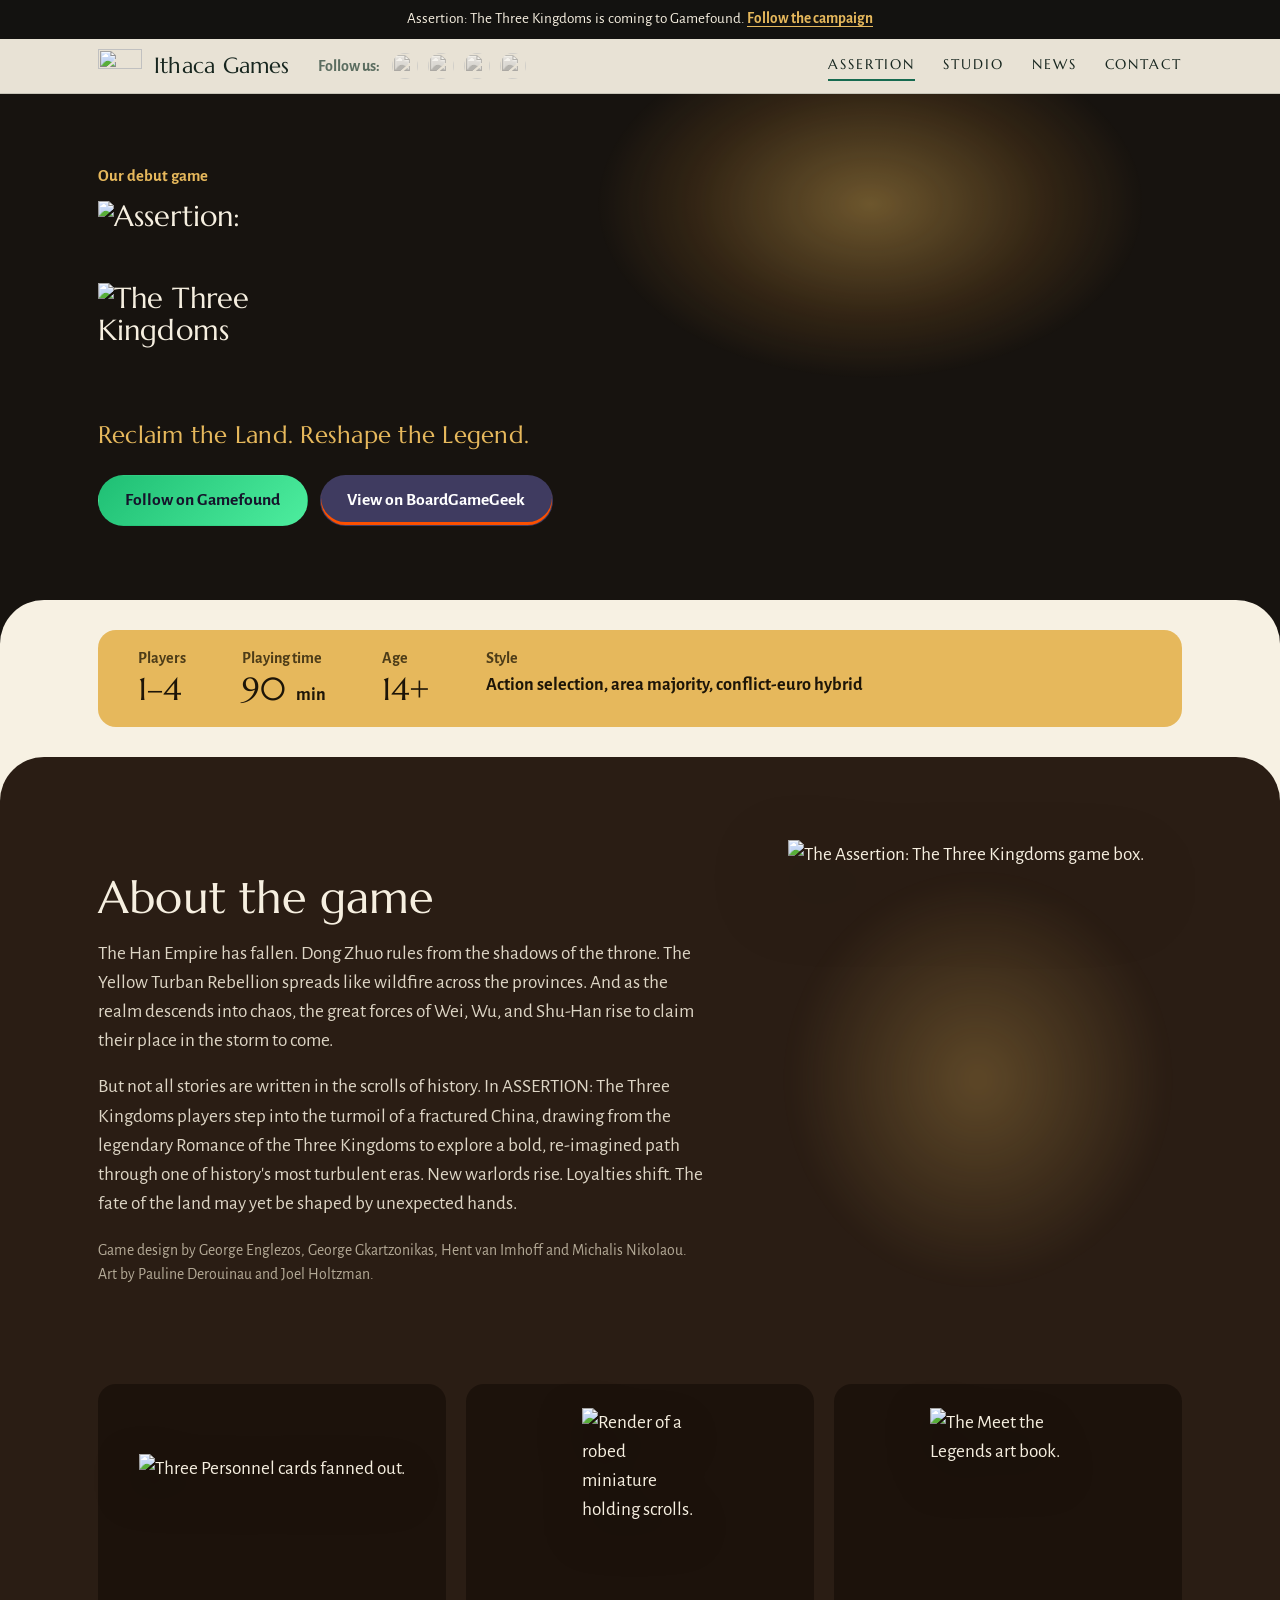
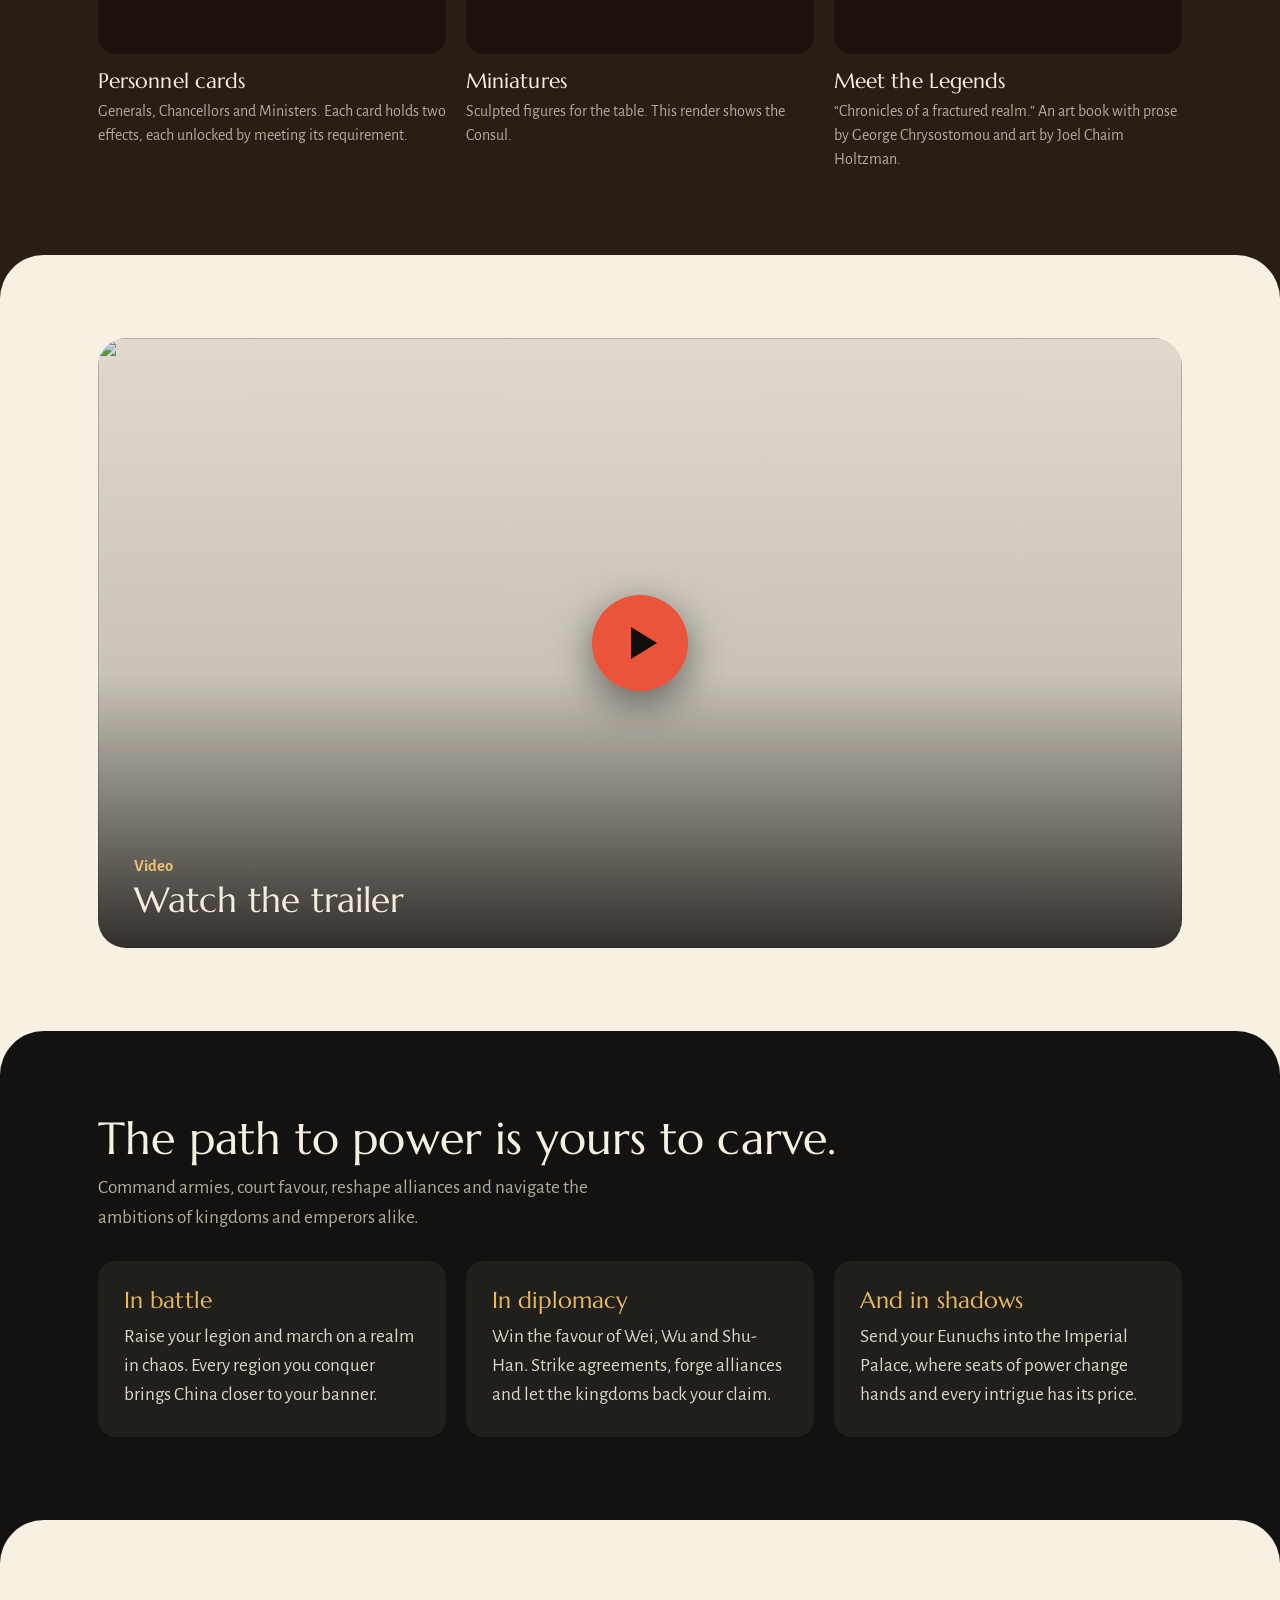
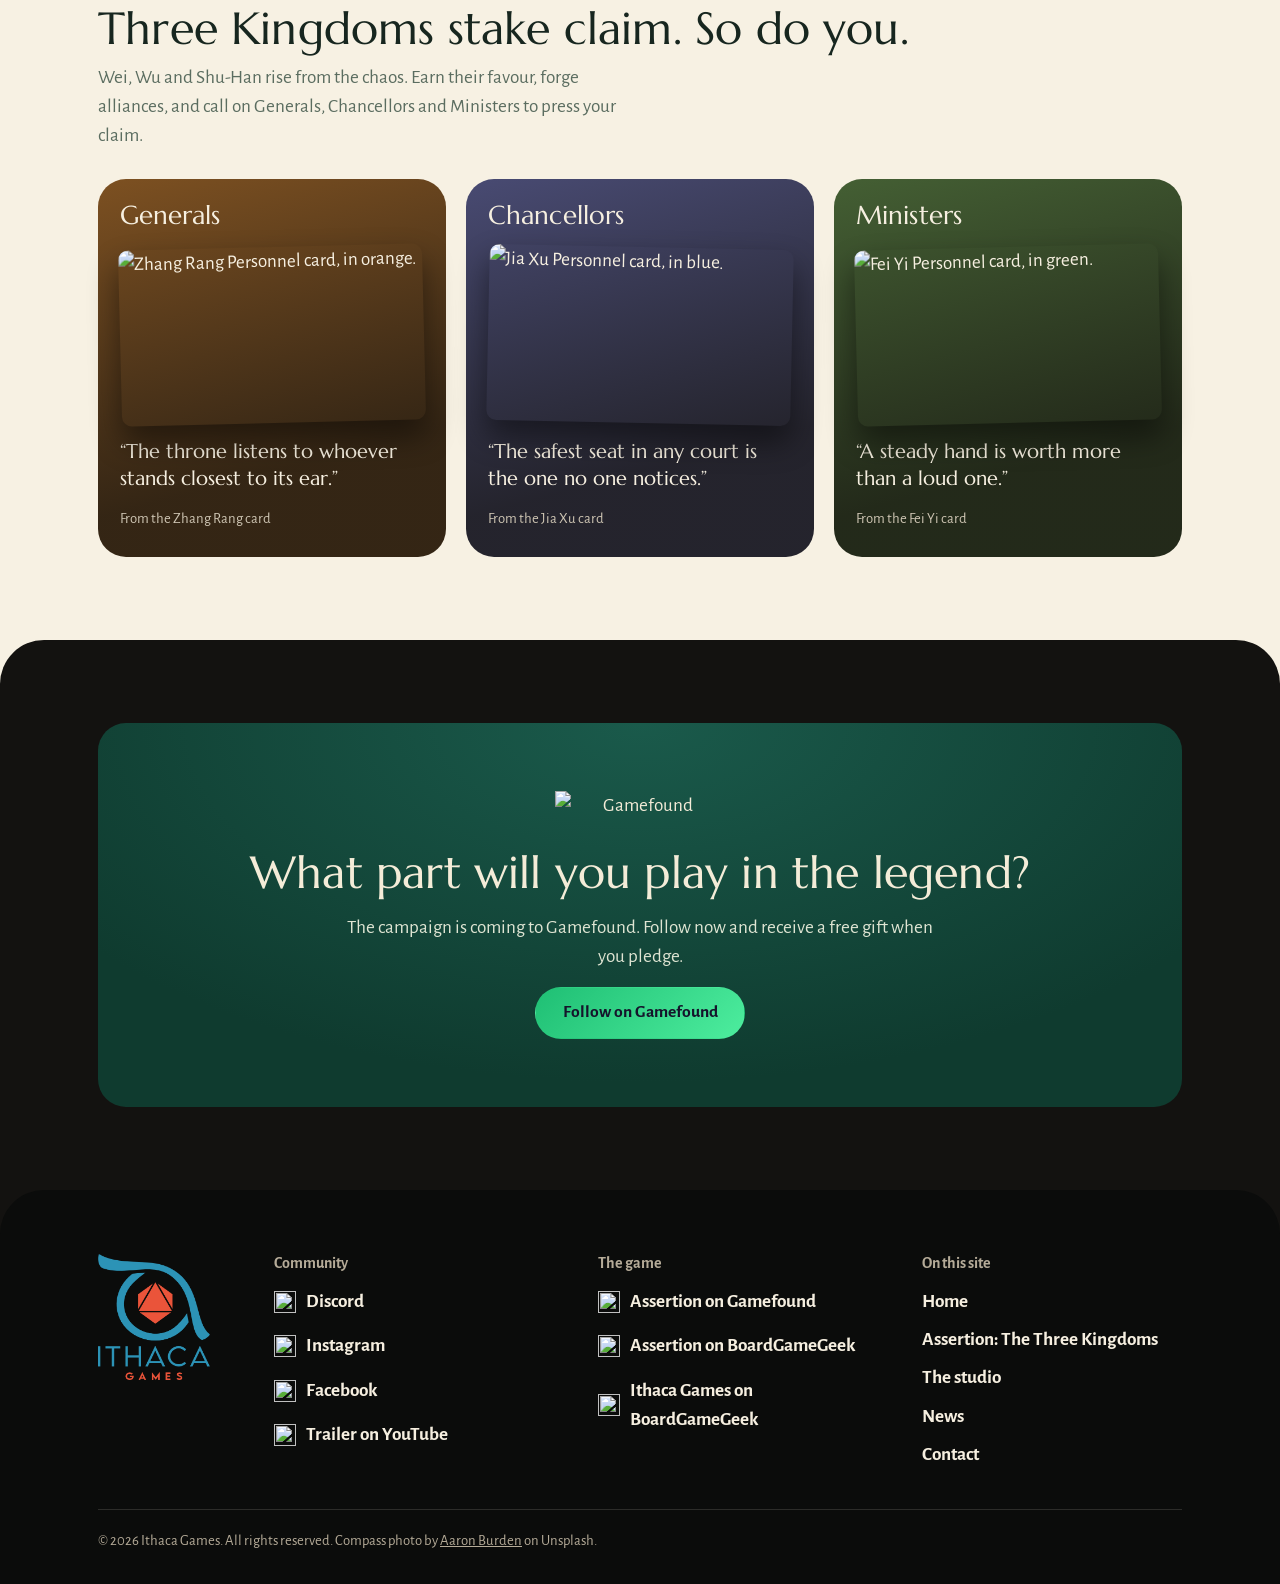
==== commit 508cbf03: "Load the news list on every page Inside the preview the pages are swapped in without reloading scrip" ====
--- a/assertion.html
+++ b/assertion.html
@@ -233,6 +233,7 @@
   </div>
 </footer>
 
+<script src="news.js?v=b6e45e14a9"></script>
 <script src="site.js?v=3748a14f91"></script>
 </body>
 </html>
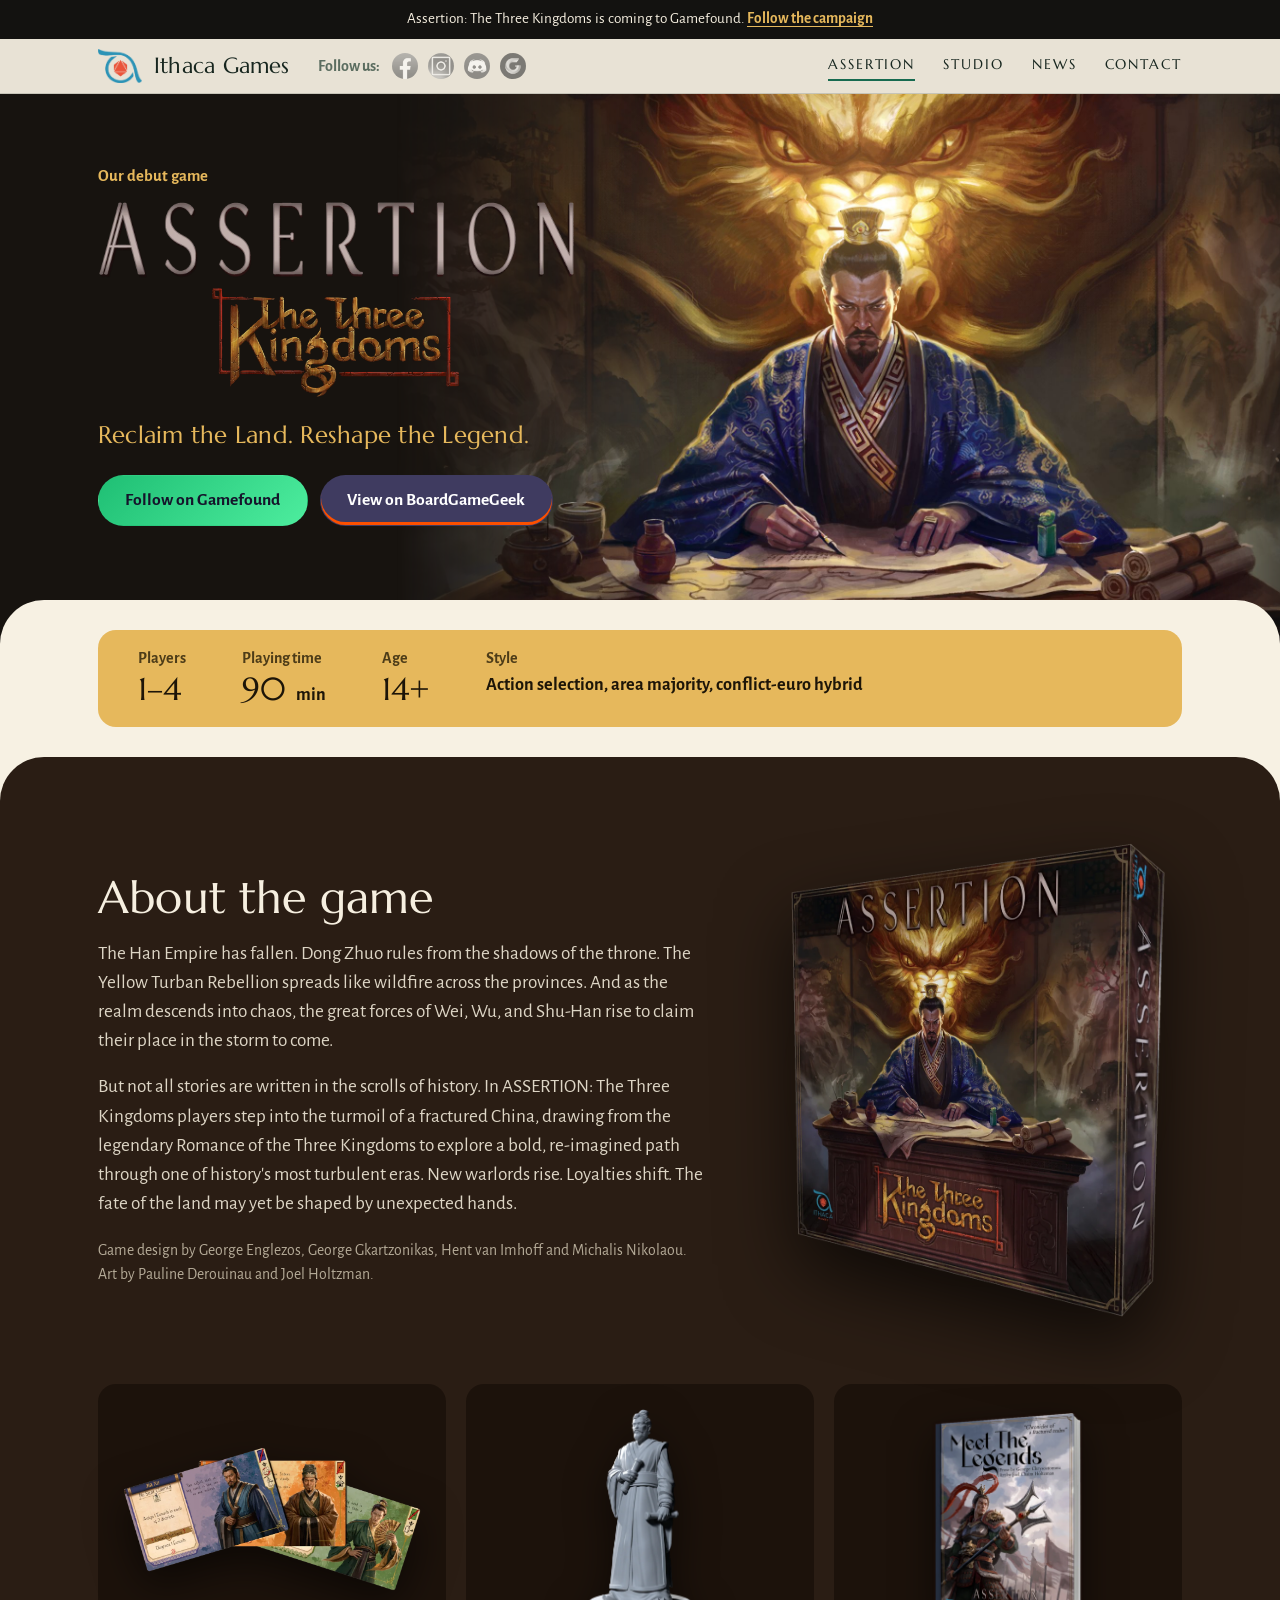
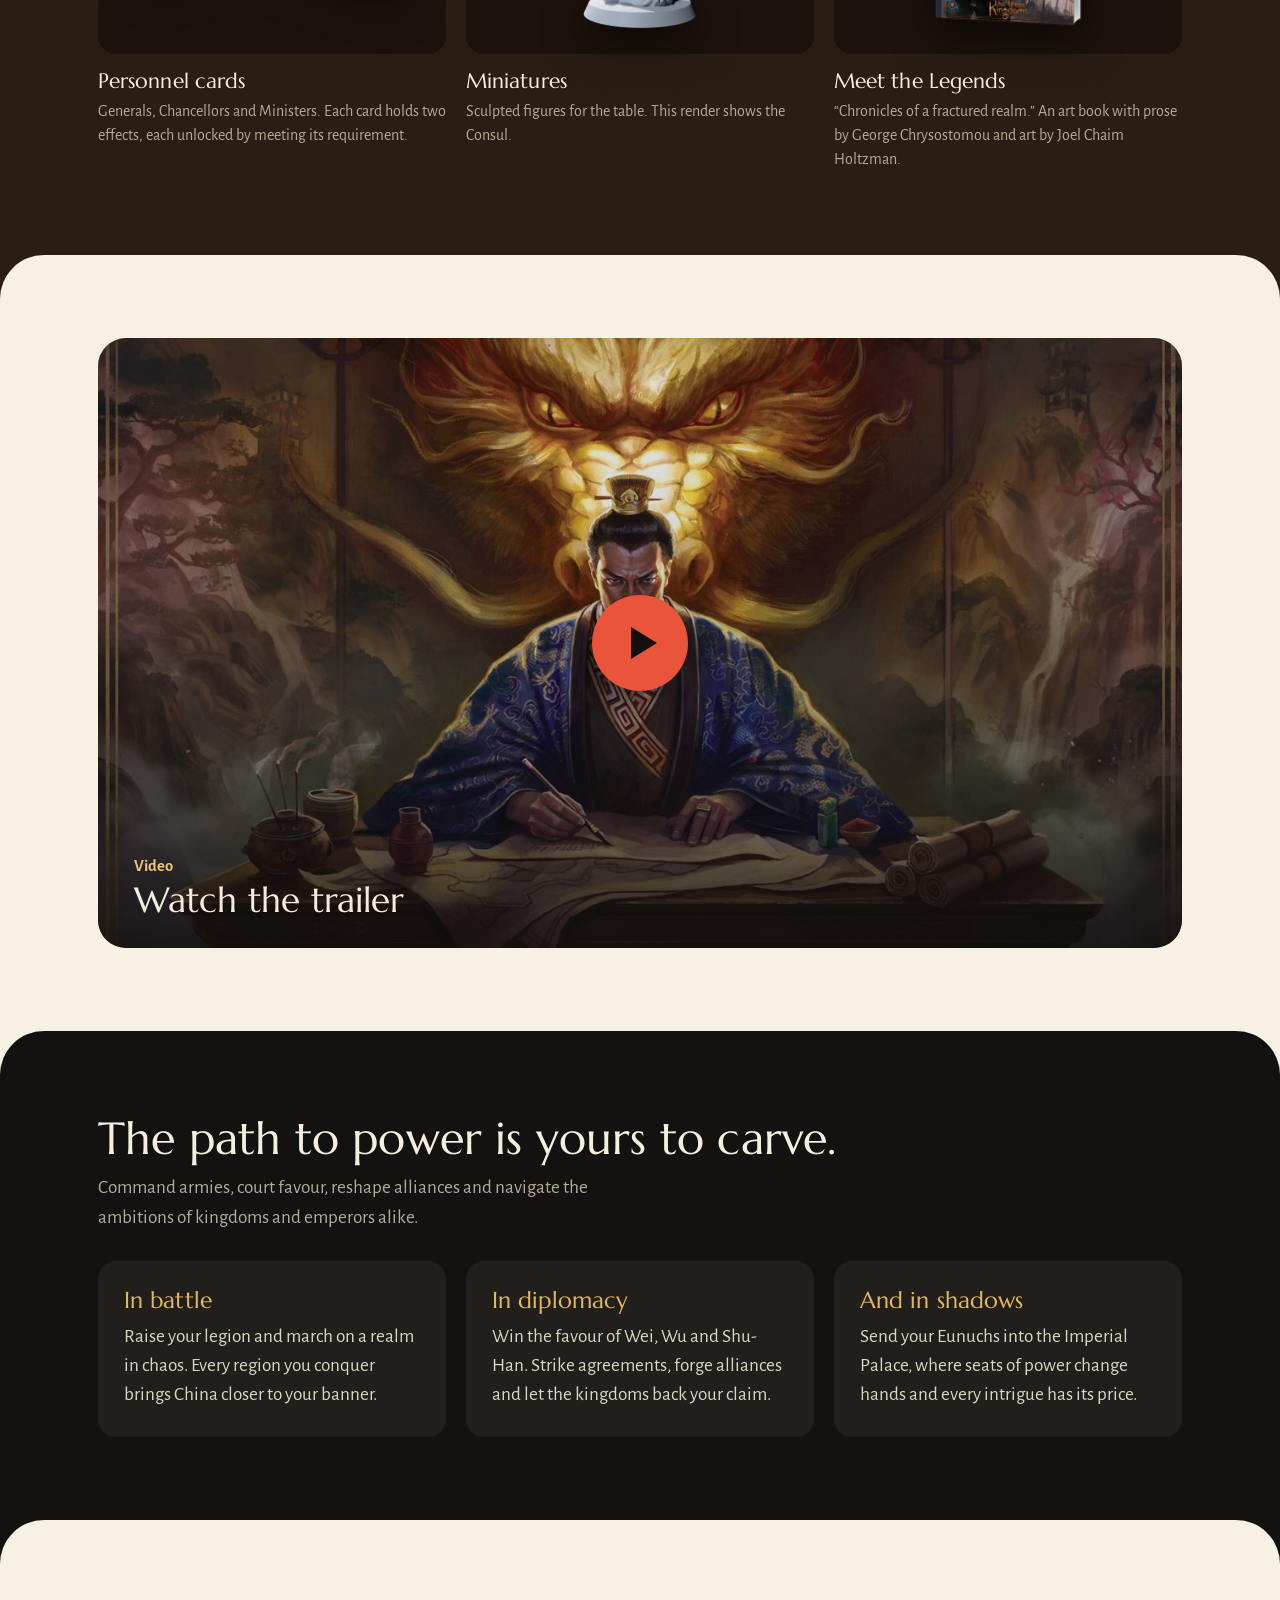
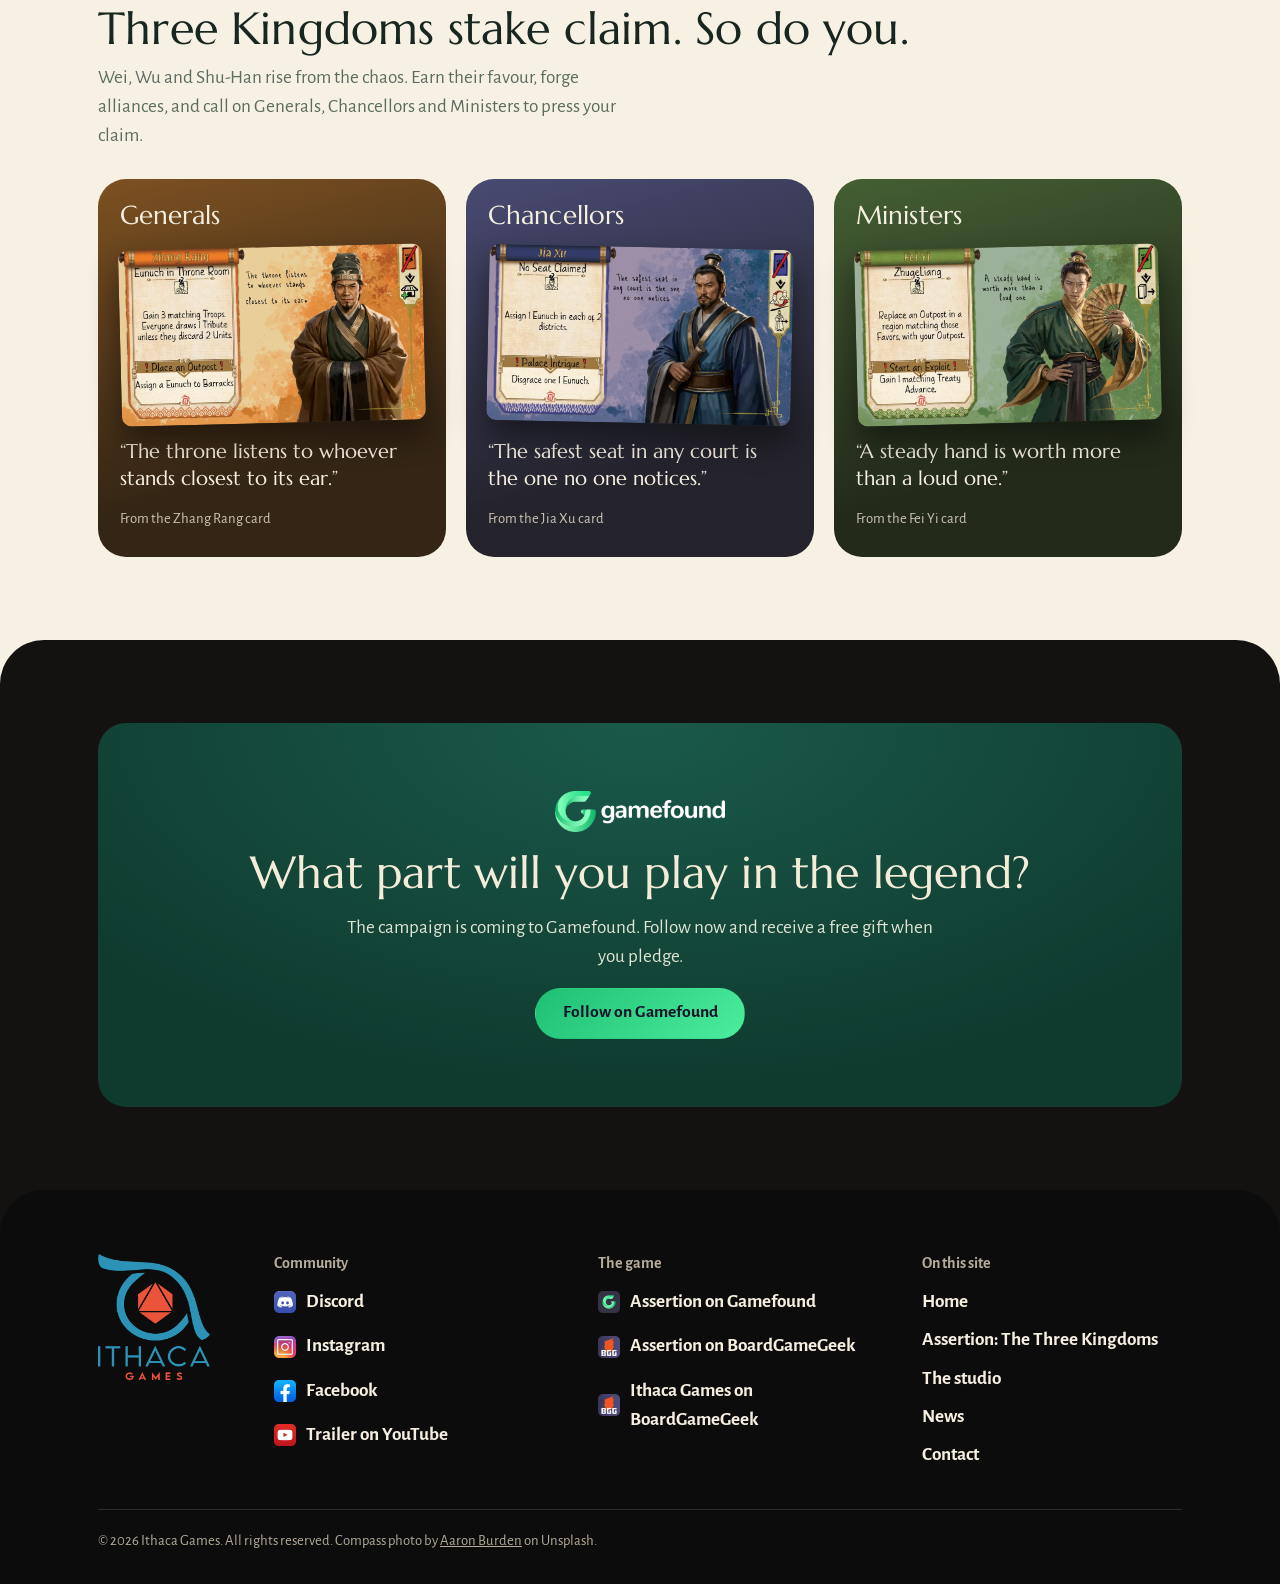
==== commit 7f6fc2ae: "Centre The Three Kingdoms emblem under the ASSERTION wordmark Co-Authored-By: Claude Fable 5.2 <nore" ====
--- a/assertion.html
+++ b/assertion.html
@@ -19,7 +19,7 @@
 <link rel="apple-touch-icon" href="images/apple-touch-icon.png">
 <link rel="preload" href="fonts/marcellus-400.woff2" as="font" type="font/woff2" crossorigin>
 <link rel="preload" href="fonts/alegreya-sans-400.woff2" as="font" type="font/woff2" crossorigin>
-<link rel="stylesheet" href="styles.css?v=b212b11fe0">
+<link rel="stylesheet" href="styles.css?v=b1d0df1d3e">
 </head>
 <body>
 
--- a/styles.css
+++ b/styles.css
@@ -153,7 +153,7 @@
 /* The game */
 .lockup{display:flex;flex-direction:column;align-items:flex-start;gap:4px;margin-top:14px}
 .lockup .word{width:min(100%,480px)}
-.lockup .sub{width:min(62%,250px)}
+.lockup .sub{width:min(62%,250px);align-self:center}   /* the emblem sits centred under the wordmark */
 .tagline{font:400 clamp(1.3rem,1.9vw,1.6rem)/1.2 var(--display);letter-spacing:.01em;color:var(--accent);margin-top:1.1rem}
 
 .specs{display:flex;flex-wrap:wrap;align-items:flex-start;gap:16px clamp(24px,4.5vw,56px);margin:16px 0 0;padding:20px clamp(22px,3.4vw,40px);border-radius:var(--r-md);background:var(--bg);color:var(--text)}
